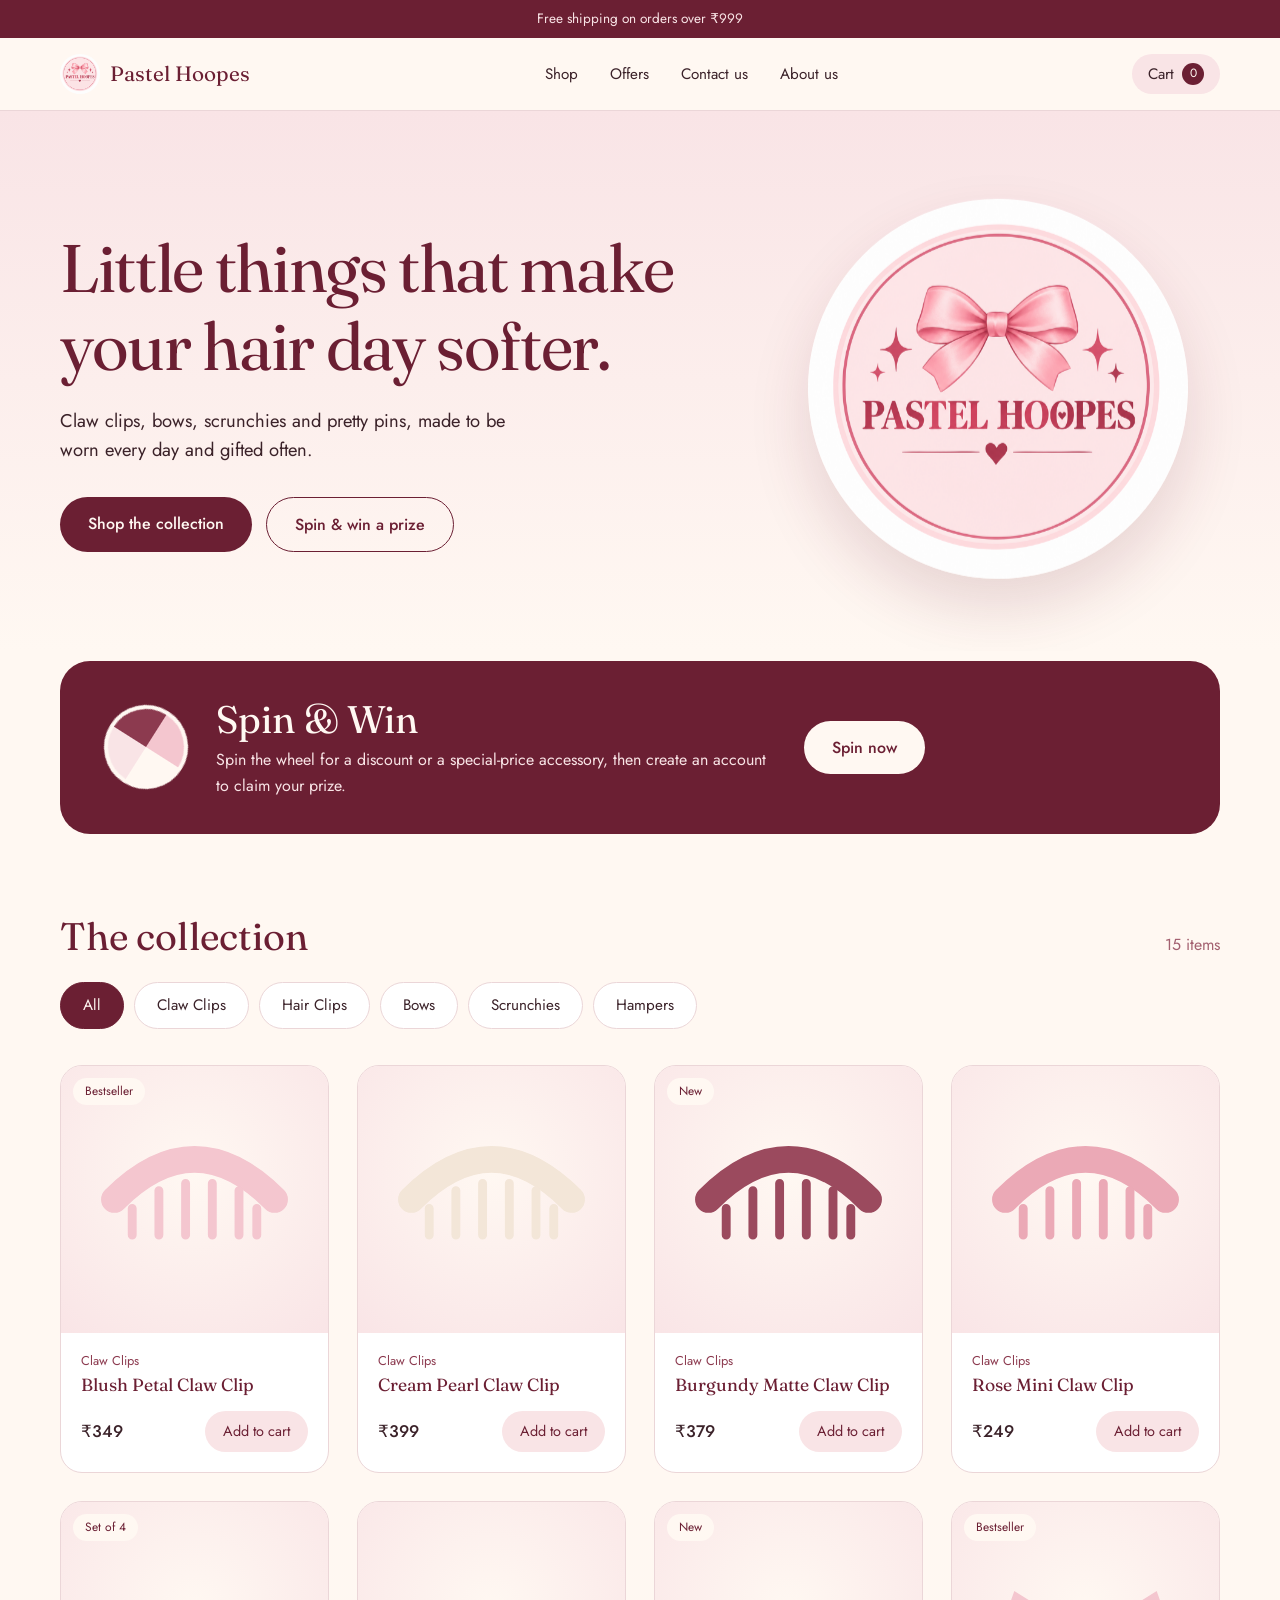
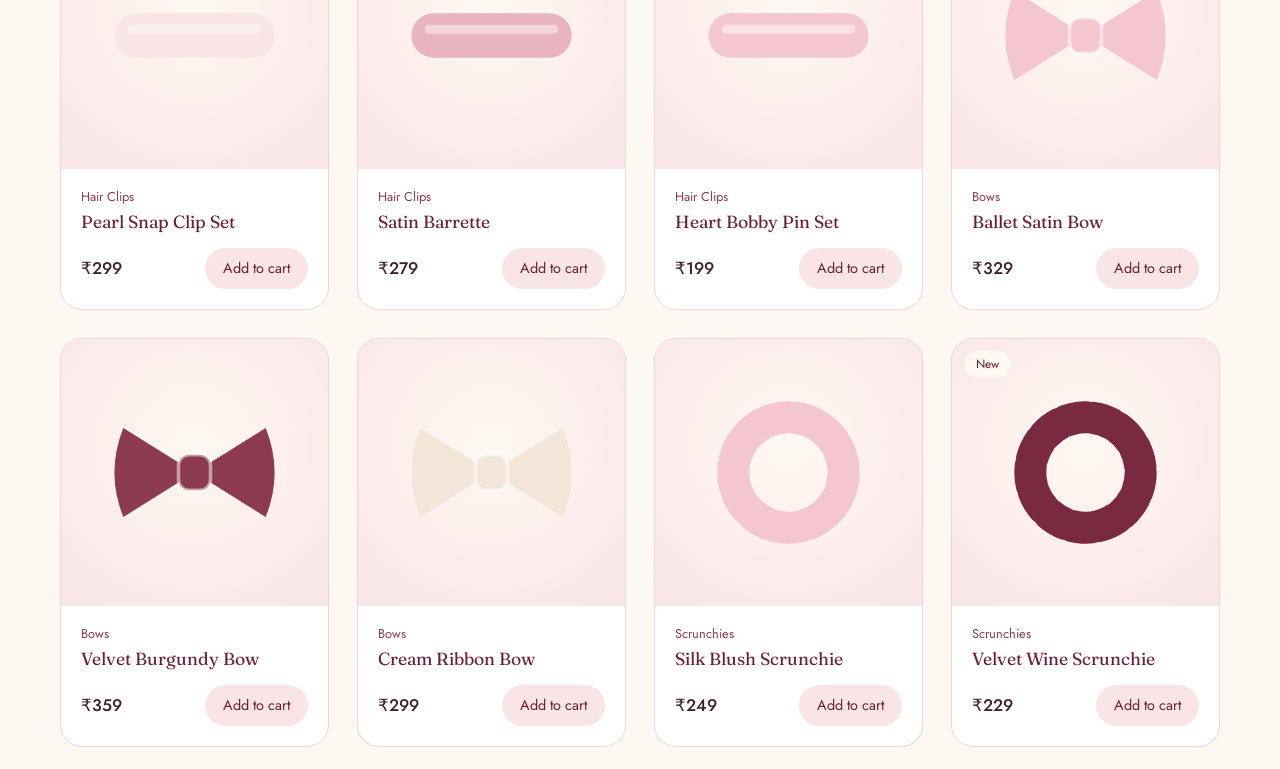
==== index.html @ f1efbc47 "Shop page created" ====
<!DOCTYPE html>
<html lang="en">
<head>
  <meta charset="UTF-8">
  <meta http-equiv="refresh" content="0; url=pages/products.html">
  <title>Pastel Hoopes</title>
</head>
<body>
  <p>Taking you to the shop… <a href="pages/products.html">Click here if nothing happens</a>.</p>
</body>
</html>
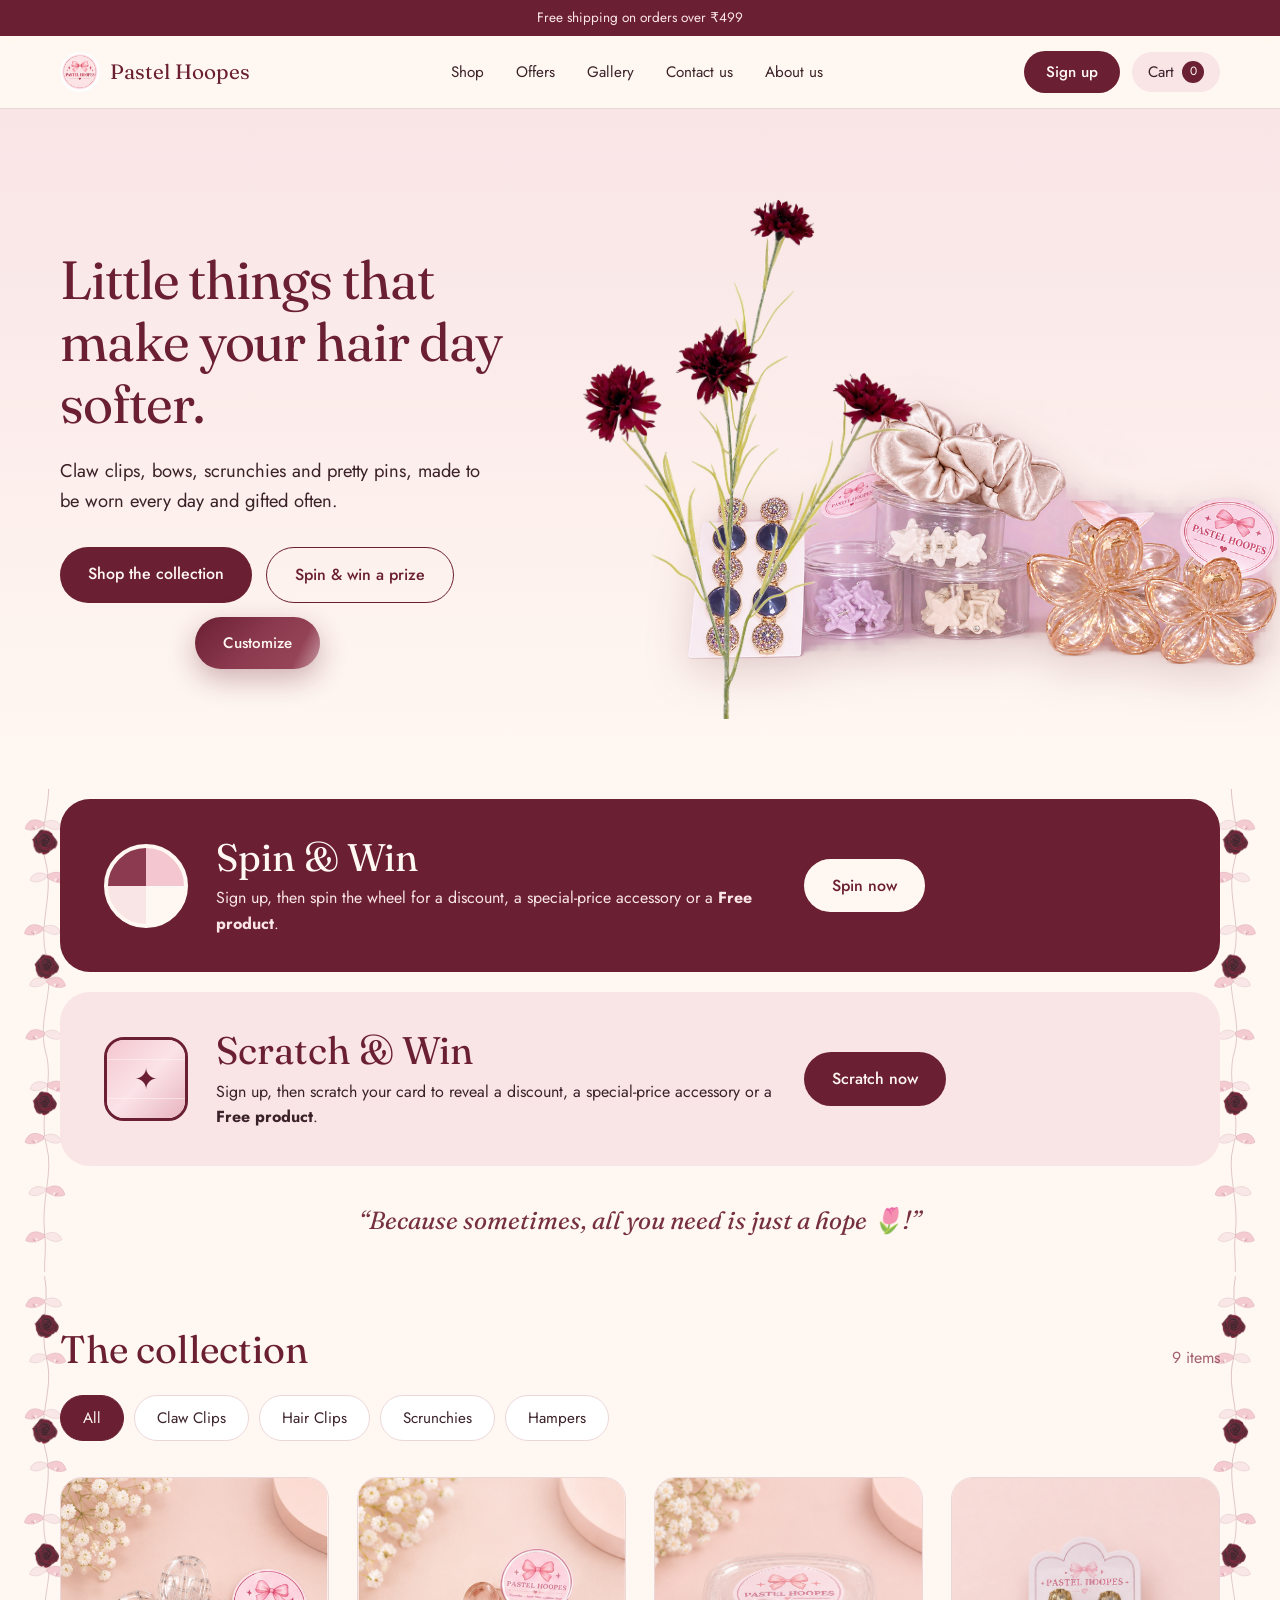
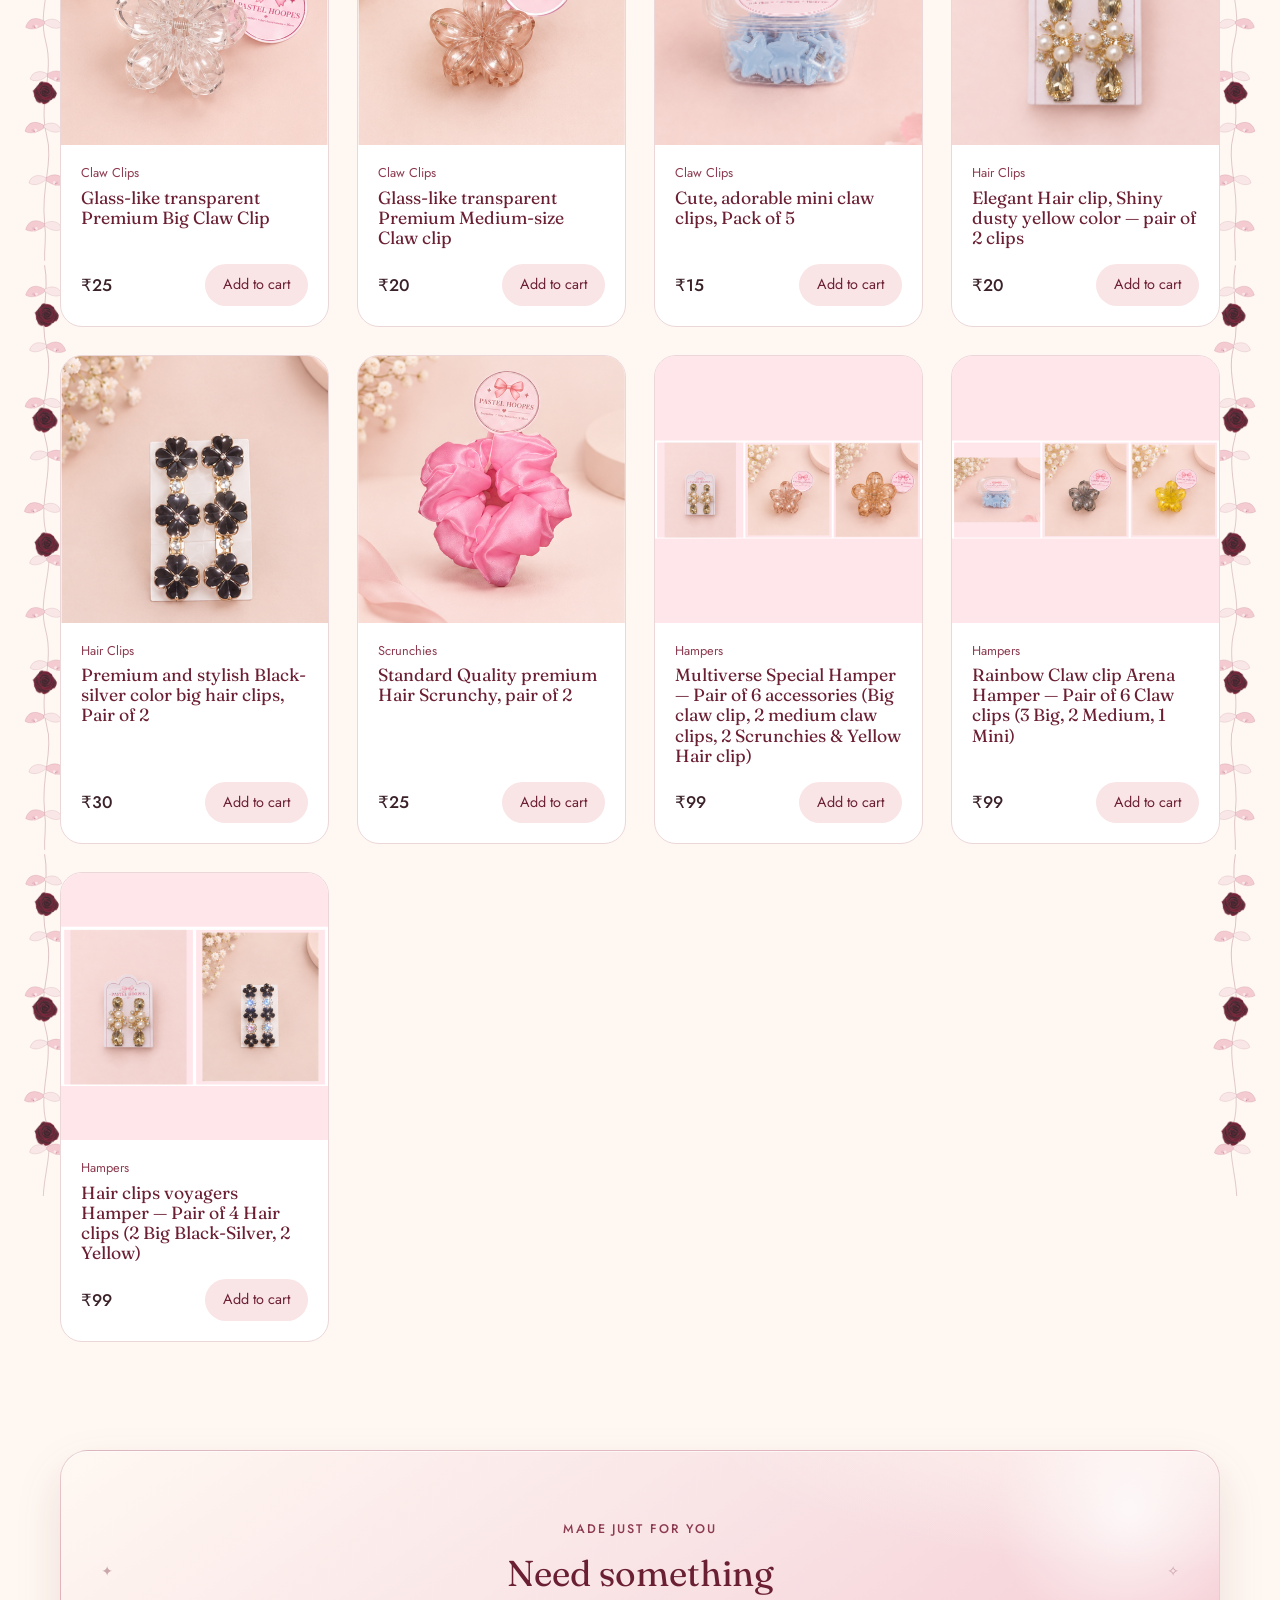
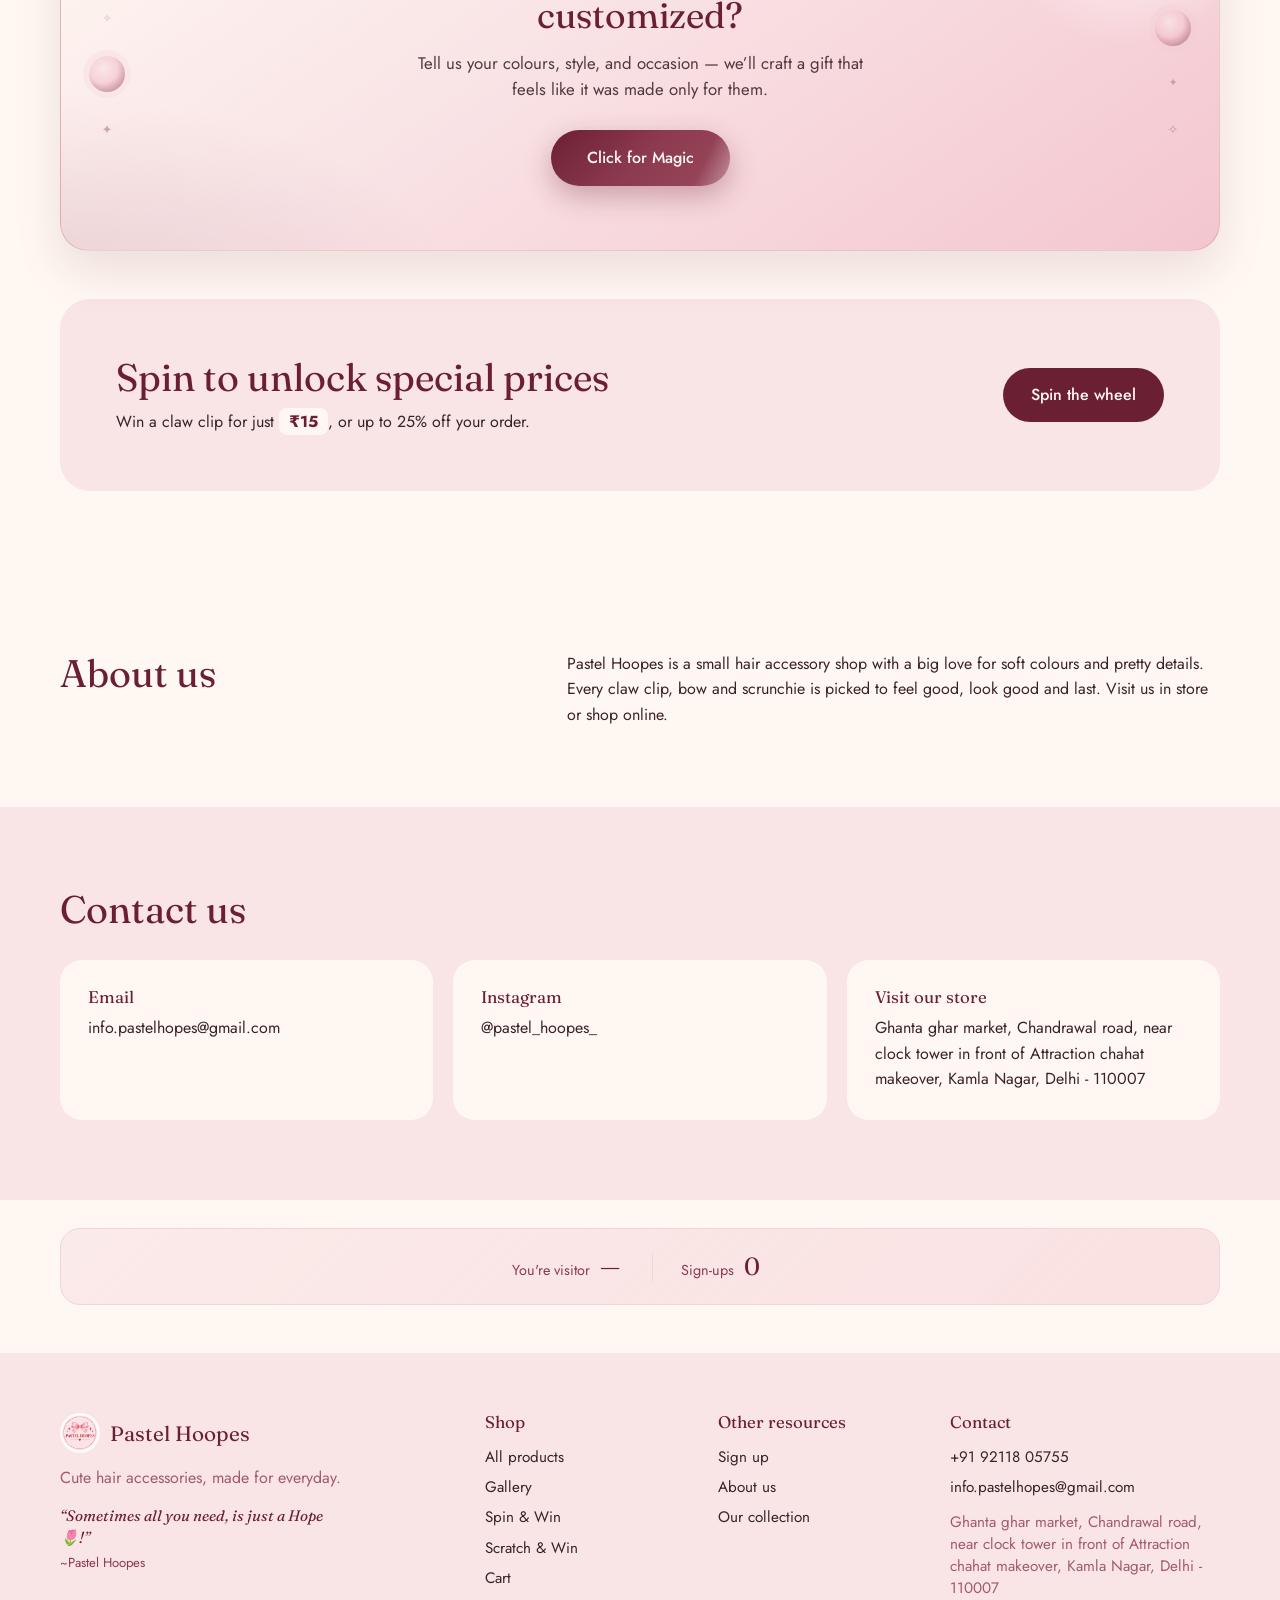
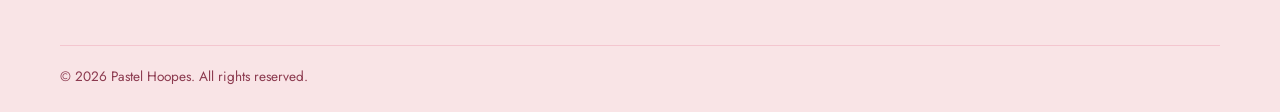
==== commit 024c3e00: "final touches" ====
--- a/index.html
+++ b/index.html
@@ -2,10 +2,328 @@
 <html lang="en">
 <head>
   <meta charset="UTF-8">
-  <meta http-equiv="refresh" content="0; url=pages/products.html">
-  <title>Pastel Hoopes</title>
+  <meta name="viewport" content="width=device-width, initial-scale=1">
+  <title>Pastel Hoopes | Cute Claw Clips, Hair Clips, Bows & Scrunchies</title>
+  <meta name="description" content="Soft, pretty hair accessories. Shop claw clips, bows, scrunchies and more.">
+  <link rel="icon" href="public/images/logo.png">
+  <link rel="preconnect" href="https://fonts.googleapis.com">
+  <link rel="preconnect" href="https://fonts.gstatic.com" crossorigin>
+  <link href="https://fonts.googleapis.com/css2?family=Fraunces:ital,opsz,wght@0,9..144,400;0,9..144,600;1,9..144,400&family=Jost:wght@400;500&display=swap" rel="stylesheet">
+  <link rel="stylesheet" href="css/style.css">
+  <link rel="stylesheet" href="css/wheel.css">
+  <link rel="stylesheet" href="css/auth.css">
+  <link rel="stylesheet" href="css/scratch.css">
+  <link rel="stylesheet" href="css/decor.css">
 </head>
 <body>
-  <p>Taking you to the shop… <a href="pages/products.html">Click here if nothing happens</a>.</p>
+
+  <div class="topbar" aria-live="polite">
+    <div class="topbar-track">
+      <span class="topbar-msg is-active">Free shipping on orders over ₹499</span>
+      <span class="topbar-msg">Buy products worth ₹399, Get 1 Free product</span>
+    </div>
+  </div>
+
+  <header class="nav">
+    <div class="container nav-inner">
+      <a href="index.html" class="brand"><img src="public/images/logo.png" alt="Pastel Hoopes logo"><span>Pastel Hoopes</span></a>
+      <nav id="menu" class="menu" aria-label="Main">
+        <a href="#shop">Shop</a>
+        <a href="#offers">Offers</a>
+        <a href="pages/gallery.html">Gallery</a>
+        <a href="#contact">Contact us</a>
+        <a href="#about">About us</a>
+      </nav>
+      <div class="nav-actions">
+        <button class="btn btn-primary nav-signup open-signup">Sign up</button>
+        <a href="pages/cart.html" class="cart-link" aria-label="Cart">Cart <span id="cart-count" class="badge">0</span></a>
+        <button id="menu-toggle" class="menu-toggle" aria-label="Open menu" aria-expanded="false">☰</button>
+      </div>
+    </div>
+  </header>
+
+  <main>
+    <!-- HERO -->
+    <section class="hero">
+      <div class="container hero-grid">
+        <div>
+          <h1>Little things that make your hair day softer.</h1>
+          <p class="lead">Claw clips, bows, scrunchies and pretty pins, made to be worn every day and gifted often.</p>
+          <div class="hero-cta">
+            <div class="hero-cta-row">
+              <a href="#shop" class="btn btn-primary">Shop the collection</a>
+              <a href="#offers" class="btn btn-ghost open-wheel">Spin &amp; win a prize</a>
+            </div>
+            <a class="btn btn-magic btn-magic-hero" href="https://wa.me/919211805755?text=I%20need%20a%20customized%20order%2C%20Let%27s%20discuss%21" target="_blank" rel="noopener">
+              <span class="btn-magic-label">Customize</span>
+              <span class="btn-magic-shine" aria-hidden="true"></span>
+            </a>
+          </div>
+        </div>
+        <div class="hero-art" aria-hidden="true">
+          <img src="public/images/logo.png" alt="">
+        </div>
+      </div>
+    </section>
+
+    <!-- SPIN & WIN BANNER -->
+    <section class="spin-banner">
+      <div class="container spin-inner">
+        <div class="wheel-icon" aria-hidden="true"></div>
+        <div class="spin-text">
+          <h2>Spin &amp; Win</h2>
+          <p>Sign up, then spin the wheel for a discount, a special-price accessory or a <strong>Free product</strong>.</p>
+        </div>
+        <a href="#offers" class="btn btn-light open-wheel">Spin now</a>
+      </div>
+    </section>
+
+    <!-- SCRATCH & WIN BANNER -->
+    <section class="spin-banner scratch-banner">
+      <div class="container spin-inner scratch-inner">
+        <div class="scratch-icon" aria-hidden="true"></div>
+        <div class="spin-text">
+          <h2>Scratch &amp; Win</h2>
+          <p>Sign up, then scratch your card to reveal a discount, a special-price accessory or a <strong>Free product</strong>.</p>
+        </div>
+        <button class="btn btn-primary open-scratch">Scratch now</button>
+      </div>
+    </section>
+
+
+    <!-- HOPE QUOTE -->
+    <section class="hope-quote" aria-label="Brand quote">
+      <div class="container">
+        <p class="hope-quote-text">“Because sometimes, all you need is just a hope 🌷!”</p>
+      </div>
+    </section>
+
+    <!-- SHOP -->
+    <section id="shop" class="section">
+      <div class="container">
+        <div class="section-head">
+          <h2>The collection</h2>
+          <p id="result-count" class="muted"></p>
+        </div>
+        <div id="filters" class="filters" role="group" aria-label="Filter by category">
+          <button class="chip active" data-category="all">All</button>
+          <button class="chip" data-category="Claw Clips">Claw Clips</button>
+          <button class="chip" data-category="Hair Clips">Hair Clips</button>
+          <button class="chip" data-category="Scrunchies">Scrunchies</button>
+          <button class="chip" data-category="Hampers">Hampers</button>
+        </div>
+        <div id="product-grid" class="grid"></div>
+      </div>
+    </section>
+
+
+    <!-- CUSTOM ORDER MAGIC -->
+    <section class="section custom-magic-wrap">
+      <div class="container">
+        <div class="custom-magic">
+          <div class="custom-magic-glow" aria-hidden="true"></div>
+          <!-- side décor (left) -->
+          <div class="magic-side magic-side-l" aria-hidden="true">
+            <span class="magic-sparkle s1">✦</span>
+            <span class="magic-sparkle s2">✧</span>
+            <span class="magic-bloom"></span>
+            <span class="magic-sparkle s3">✦</span>
+          </div>
+          <!-- side décor (right) -->
+          <div class="magic-side magic-side-r" aria-hidden="true">
+            <span class="magic-sparkle s1">✧</span>
+            <span class="magic-bloom"></span>
+            <span class="magic-sparkle s2">✦</span>
+            <span class="magic-sparkle s3">✧</span>
+          </div>
+          <div class="custom-magic-content">
+            <p class="custom-magic-eyebrow">Made just for you</p>
+            <h2 class="magic-title"><span>Need something customized?</span></h2>
+            <p class="custom-magic-lead">Tell us your colours, style, and occasion — we’ll craft a gift that feels like it was made only for them.</p>
+            <a class="btn btn-magic" href="https://wa.me/919211805755?text=I%20need%20a%20customized%20order%2C%20Let%27s%20discuss%21" target="_blank" rel="noopener">
+              <span class="btn-magic-label">Click for Magic</span>
+              <span class="btn-magic-shine" aria-hidden="true"></span>
+            </a>
+          </div>
+        </div>
+      </div>
+    </section>
+
+    <!-- OFFERS -->
+    <section id="offers" class="section offer-wrap">
+      <div class="container">
+        <div class="offer">
+          <div>
+            <h2>Spin to unlock special prices</h2>
+            <p>Win a claw clip for just <strong>₹15</strong>, or up to 25% off your order.</p>
+          </div>
+          <a href="#offers" class="btn btn-primary open-wheel">Spin the wheel</a>
+        </div>
+      </div>
+    </section>
+
+    <!-- ABOUT -->
+    <section id="about" class="section">
+      <div class="container info-grid">
+        <h2>About us</h2>
+        <p>Pastel Hoopes is a small hair accessory shop with a big love for soft colours and pretty details. Every claw clip, bow and scrunchie is picked to feel good, look good and last. Visit us in store or shop online.</p>
+      </div>
+    </section>
+
+    <!-- CONTACT -->
+    <section id="contact" class="section contact">
+      <div class="container">
+        <h2>Contact us</h2>
+        <div class="contact-cards">
+          <div><h3>Email</h3><a href="mailto:info.pastelhopes@gmail.com">info.pastelhopes@gmail.com</a></div>
+          <div><h3>Instagram</h3><a href="https://www.instagram.com/pastel_hoopes_?utm_source=ig_web_button_share_sheet&srtk=ZDNlZDc0MzIxNw==" target="_blank" rel="noopener">@pastel_hoopes_</a></div>
+          <div><h3>Visit our store</h3><p>Ghanta ghar market, Chandrawal road, near clock tower in front of Attraction chahat makeover, Kamla Nagar, Delhi - 110007</p></div>
+        </div>
+      </div>
+    </section>
+  </main>
+
+
+  <!-- Traction stats (hackathon / analytics) -->
+  <section class="site-stats" aria-label="Site traction">
+    <div class="container site-stats-inner">
+      <div class="stat-pill">
+        <span class="stat-label">You're visitor</span>
+        <strong class="stat-num" id="stat-visitors">—</strong>
+      </div>
+      <div class="stat-divider" aria-hidden="true"></div>
+      <div class="stat-pill">
+        <span class="stat-label">Sign-ups</span>
+        <strong class="stat-num" id="stat-signups">—</strong>
+      </div>
+    </div>
+  </section>
+
+  <footer class="footer">
+    <div class="container footer-grid">
+      <div>
+        <a href="index.html" class="brand"><img src="public/images/logo.png" alt=""><span>Pastel Hoopes</span></a>
+        <p class="muted">Cute hair accessories, made for everyday.</p>
+        <p class="footer-quote">“Sometimes all you need, is just a Hope 🌷!” <span class="footer-quote-attr">~Pastel Hoopes</span></p>
+      </div>
+      <div>
+        <h3>Shop</h3>
+        <a href="#shop">All products</a>
+        <a href="pages/gallery.html">Gallery</a>
+        <a href="#offers" class="open-wheel">Spin &amp; Win</a>
+        <a href="#" class="open-scratch">Scratch &amp; Win</a>
+        <a href="pages/cart.html">Cart</a>
+      </div>
+      <div>
+        <h3>Other resources</h3>
+        <a href="#" class="open-signup">Sign up</a>
+        <a href="#about">About us</a>
+        <a href="#shop">Our collection</a>
+      </div>
+      <div class="footer-contact">
+        <h3>Contact</h3>
+        <p><a href="tel:+919211805755">+91 92118 05755</a></p>
+        <p><a href="mailto:info.pastelhopes@gmail.com">info.pastelhopes@gmail.com</a></p>
+        <p class="muted footer-address">Ghanta ghar market, Chandrawal road, near clock tower in front of Attraction chahat makeover, Kamla Nagar, Delhi - 110007</p>
+      </div>
+    </div>
+    <div class="container copyright">© <span id="year"></span> Pastel Hoopes. All rights reserved.</div>
+  </footer>
+
+  <div id="signup-modal" class="wheel-modal" hidden role="dialog" aria-modal="true" aria-labelledby="signup-title">
+    <div class="wheel-box signup-box">
+      <button id="signup-close" class="wheel-close" aria-label="Close sign-up">×</button>
+      <h2 id="signup-title">Sign up to spin</h2>
+      <p class="muted">Add your details to unlock your spin. We'll send your prize on WhatsApp.</p>
+      <form id="signup-form" class="signup-form" novalidate>
+        <div class="field">
+          <label for="signup-name">Name</label>
+          <input id="signup-name" name="name" type="text" autocomplete="name" placeholder="Your name" maxlength="60" required>
+          <span class="field-error" id="signup-name-error"></span>
+        </div>
+        <div class="field">
+          <label for="signup-phone">WhatsApp number</label>
+          <input id="signup-phone" name="whatsapp" type="tel" inputmode="tel" autocomplete="tel" placeholder="98765 43210" maxlength="20" required>
+          <span class="field-error" id="signup-phone-error"></span>
+        </div>
+        <button id="signup-submit" type="submit" class="btn btn-primary">Sign Up &amp; Spin</button>
+        <p id="signup-status" class="signup-status" role="alert"></p>
+        <p class="small muted">We'll message you on WhatsApp about your prize and offers.</p>
+      </form>
+      <button id="signup-later" class="link-btn">Maybe later, let me browse</button>
+    </div>
+  </div>
+
+  <div id="wheel-modal" class="wheel-modal" hidden role="dialog" aria-modal="true" aria-labelledby="wheel-title">
+    <div class="wheel-box">
+      <button id="wheel-close" class="wheel-close" aria-label="Close">×</button>
+      <div id="wheel-play">
+        <h2 id="wheel-title">Spin &amp; Win</h2>
+        <p id="wheel-lock" class="wheel-lock"></p>
+        <div class="wheel-stage"><div class="wheel-pointer"></div><canvas id="wheel-canvas" width="460" height="460"></canvas></div>
+        <button id="spin-btn" class="btn btn-primary">Spin the wheel</button>
+      </div>
+      <div id="wheel-result" hidden>
+        <h2 id="result-title">You won!</h2>
+        <p id="result-text"></p>
+        <div id="result-code" class="result-code"></div>
+        <p class="muted small">Show this code at our store or use it at checkout.</p>
+        <div class="result-actions">
+          <button id="keep-shopping" class="btn btn-primary">Keep shopping</button>
+        </div>
+      </div>
+    </div>
+  </div>
+
+  <!-- SCRATCH CARD POPUP -->
+  <div id="scratch-modal" class="wheel-modal" hidden role="dialog" aria-modal="true" aria-labelledby="scratch-title">
+    <div class="wheel-box">
+      <button id="scratch-close" class="wheel-close" aria-label="Close">×</button>
+      <div id="scratch-play">
+        <h2 id="scratch-title">Scratch &amp; Win</h2>
+        <p id="scratch-lock" class="wheel-lock"></p>
+        <div class="scratch-card">
+          <div id="scratch-prize" class="scratch-prize">?</div>
+          <canvas id="scratch-canvas" width="600" height="360" aria-label="Scratch card cover"></canvas>
+        </div>
+        <button id="scratch-signup-btn" class="btn btn-primary">Sign up to scratch</button>
+      </div>
+      <div id="scratch-result" hidden>
+        <h2 id="scratch-result-title">You won!</h2>
+        <p id="scratch-result-text"></p>
+        <div id="scratch-result-code" class="result-code"></div>
+        <p id="scratch-result-note" class="muted small">Show this code at our store or use it at checkout.</p>
+        <div class="result-actions"><button id="scratch-keep" class="btn btn-primary">Keep shopping</button></div>
+      </div>
+    </div>
+  </div>
+
+  <div id="toast" class="toast" role="status" aria-live="polite"></div>
+
+  <script src="js/cart.js"></script>
+  <script src="js/stats.js"></script>
+  <script src="js/products.js"></script>
+  <script src="js/wheel.js"></script>
+  <script src="js/leads.js"></script>
+  <script src="js/signup.js"></script>
+  <script src="js/scratch.js"></script>
+
+  <script>
+  (function () {
+    var msgs = Array.prototype.slice.call(document.querySelectorAll(".topbar-msg"));
+    if (msgs.length < 2) return;
+    var i = 0;
+    setInterval(function () {
+      var cur = msgs[i];
+      var next = msgs[(i + 1) % msgs.length];
+      cur.classList.remove("is-active");
+      cur.classList.add("is-leaving");
+      next.classList.remove("is-leaving");
+      next.classList.add("is-active");
+      setTimeout(function () { cur.classList.remove("is-leaving"); }, 400);
+      i = (i + 1) % msgs.length;
+    }, 3500);
+  })();
+  </script>
 </body>
 </html>
--- a/css/style.css
+++ b/css/style.css
@@ -0,0 +1,771 @@
+/* ========== Pastel Hoopes: main styles ========== */
+:root {
+  --blush: #F9E4E6;
+  --pastel: #F4C6CF;
+  --cream: #FFF8F2;
+  --burgundy: #6B1F33;
+  --burgundy-soft: #8C3A4F;
+  --text: #3B2229;
+  --line: #EBD6D8;
+  --radius: 22px;
+  --serif: "Fraunces", Georgia, serif;
+  --sans: "Jost", system-ui, sans-serif;
+}
+* { box-sizing: border-box; margin: 0; padding: 0; }
+html { scroll-behavior: smooth; scroll-padding-top: 80px; }
+body { font-family: var(--sans); background: var(--cream); color: var(--text); line-height: 1.6; -webkit-font-smoothing: antialiased; }
+/* Custom text selection */
+::selection {
+  background: var(--burgundy);
+  color: var(--cream);
+}
+::-moz-selection {
+  background: var(--burgundy);
+  color: var(--cream);
+}
+
+img { max-width: 100%; display: block; }
+a { color: inherit; text-decoration: none; }
+button { font: inherit; cursor: pointer; border: 0; background: none; color: inherit; }
+:focus-visible { outline: 2px solid var(--burgundy); outline-offset: 3px; }
+.container { width: min(1160px, 92%); margin-inline: auto; }
+.section { padding: 80px 0; }
+.muted { color: var(--burgundy-soft); opacity: .8; }
+h1, h2, h3 { font-family: var(--serif); color: var(--burgundy); font-weight: 400; line-height: 1.15; }
+h1 { font-size: clamp(2.4rem, 5.5vw, 4.2rem); letter-spacing: -.02em; }
+h2 { font-size: clamp(1.7rem, 3.2vw, 2.4rem); }
+
+/* Buttons */
+.btn { display: inline-block; padding: 14px 28px; border-radius: 999px; font-weight: 500; transition: transform .2s, background .2s, color .2s; }
+.btn:hover { transform: translateY(-2px); }
+.btn-primary { background: var(--burgundy); color: var(--cream); }
+.btn-primary:hover { background: var(--burgundy-soft); }
+.btn-ghost { border: 1.5px solid var(--burgundy); color: var(--burgundy); }
+.btn-ghost:hover { background: var(--burgundy); color: var(--cream); }
+.btn-light { background: var(--cream); color: var(--burgundy); }
+
+/* Top bar + nav */
+.topbar {
+  background: var(--burgundy); color: var(--blush); text-align: center;
+  font-size: .85rem; padding: 0; height: 36px; overflow: hidden; position: relative;
+}
+.topbar-track { position: relative; height: 100%; }
+.topbar-msg {
+  position: absolute; inset: 0; display: flex; align-items: center; justify-content: center;
+  padding: 0 12px; white-space: nowrap;
+  transform: translateX(110%); opacity: 0; pointer-events: none;
+  transition: transform .32s cubic-bezier(.25,.8,.25,1), opacity .28s ease;
+}
+.topbar-msg.is-active {
+  transform: translateX(0); opacity: 1; pointer-events: auto;
+}
+.topbar-msg.is-leaving {
+  transform: translateX(-110%); opacity: 0;
+}
+.nav { position: sticky; top: 0; z-index: 300; background: rgba(255,248,242,.95); backdrop-filter: blur(10px); border-bottom: 1px solid var(--line); isolation: isolate; }
+.nav-inner { display: flex; align-items: center; justify-content: space-between; height: 72px; gap: 20px; position: relative; }
+.brand { display: flex; align-items: center; gap: 10px; font-family: var(--serif); font-size: 1.3rem; color: var(--burgundy); }
+.brand img { width: 40px; height: 40px; border-radius: 50%; }
+.menu { display: flex; gap: 32px; }
+.menu a { position: relative; font-size: .95rem; }
+.menu a::after { content: ""; position: absolute; left: 0; bottom: -4px; width: 0; height: 1.5px; background: var(--burgundy); transition: width .25s; }
+.menu a:hover::after { width: 100%; }
+.nav-actions { display: flex; align-items: center; gap: 12px; }
+.cart-link { display: flex; align-items: center; gap: 8px; padding: 8px 16px; border-radius: 999px; background: var(--blush); font-size: .95rem; }
+.badge { background: var(--burgundy); color: var(--cream); font-size: .75rem; min-width: 22px; height: 22px; border-radius: 999px; display: grid; place-items: center; }
+.menu-toggle { display: none; font-size: 1.5rem; color: var(--burgundy); }
+
+/* Hero */
+.hero { background: linear-gradient(180deg, var(--blush), var(--cream)); padding: 90px 0 70px; overflow: hidden; }
+.hero-grid { display: grid; grid-template-columns: 1.2fr .8fr; gap: 50px; align-items: center; }
+.lead { font-size: 1.15rem; max-width: 480px; margin: 22px 0 32px; }
+.hero-cta {
+  display: flex;
+  flex-direction: column;
+  align-items: center; /* centers Customize under the row */
+  gap: 14px;
+  width: fit-content;
+  max-width: 100%;
+}
+.hero-cta-row { display: flex; flex-wrap: wrap; gap: 14px; justify-content: center; }
+.hero-cta .btn-magic-hero { /* sits centered below the two buttons */ }
+.hero-art img { width: min(380px, 100%); margin-inline: auto; border-radius: 50%; box-shadow: 0 30px 60px rgba(107,31,51,.15); animation: float 6s ease-in-out infinite; }
+@keyframes float { 50% { transform: translateY(-12px); } }
+
+/* Spin banner */
+.spin-banner { padding: 10px 0 0; }
+.spin-inner { display: flex; align-items: center; gap: 28px; background: var(--burgundy); color: var(--cream); border-radius: 30px; padding: 36px 44px; }
+.spin-inner h2 { color: var(--cream); margin-bottom: 6px; }
+.spin-text { flex: 1; max-width: 560px; }
+.spin-text p { color: var(--blush); }
+.wheel-icon { width: 84px; height: 84px; flex-shrink: 0; border-radius: 50%; border: 4px solid var(--cream);
+  background: conic-gradient(var(--pastel) 0 25%, var(--cream) 0 50%, var(--blush) 0 75%, var(--burgundy-soft) 0); animation: spin 10s linear infinite; }
+@keyframes spin { to { transform: rotate(360deg); } }
+
+/* Filters + grid */
+.section-head { display: flex; justify-content: space-between; align-items: baseline; flex-wrap: wrap; gap: 8px; margin-bottom: 24px; }
+.filters { display: flex; flex-wrap: wrap; gap: 10px; margin-bottom: 36px; }
+.chip { padding: 10px 22px; border-radius: 999px; border: 1.5px solid var(--line); background: #fff; font-size: .95rem; transition: all .2s; }
+.chip:hover { border-color: var(--burgundy); }
+.chip.active { background: var(--burgundy); border-color: var(--burgundy); color: var(--cream); }
+.grid { display: grid; grid-template-columns: repeat(4, 1fr); gap: 28px; }
+.card { background: #fff; border-radius: var(--radius); overflow: hidden; border: 1px solid var(--line); display: flex; flex-direction: column; transition: transform .3s, box-shadow .3s; }
+.card:hover { transform: translateY(-4px); box-shadow: 0 18px 40px rgba(107,31,51,.1); }
+.card-img { aspect-ratio: 1; background: var(--blush); overflow: hidden; position: relative; }
+.card-img .slides-wrap { position: absolute; inset: 0; }
+.card-img .slide {
+  position: absolute; inset: 0;
+  width: 100%; height: 100%;
+  object-fit: cover;
+  opacity: 0;
+  transform: translateX(0);
+  transition: opacity .45s ease, transform .45s ease;
+  pointer-events: none;
+}
+.card-img .slide.active {
+  opacity: 1;
+  z-index: 1;
+  pointer-events: auto;
+}
+.card-img .slide.from-right { animation: slideInFromRight .45s ease forwards; }
+.card-img .slide.from-left  { animation: slideInFromLeft  .45s ease forwards; }
+.card-img .slide.to-left    { animation: slideOutToLeft   .45s ease forwards; }
+.card-img .slide.to-right   { animation: slideOutToRight  .45s ease forwards; }
+
+@keyframes slideInFromRight {
+  from { opacity: 0; transform: translateX(30%); }
+  to   { opacity: 1; transform: translateX(0); }
+}
+@keyframes slideInFromLeft {
+  from { opacity: 0; transform: translateX(-30%); }
+  to   { opacity: 1; transform: translateX(0); }
+}
+@keyframes slideOutToLeft {
+  from { opacity: 1; transform: translateX(0); }
+  to   { opacity: 0; transform: translateX(-30%); }
+}
+@keyframes slideOutToRight {
+  from { opacity: 1; transform: translateX(0); }
+  to   { opacity: 0; transform: translateX(30%); }
+}
+
+/* Arrows – always visible on touch devices, fade in on hover for desktop */
+.card-img .img-arrow {
+  position: absolute; top: 50%; transform: translateY(-50%);
+  z-index: 5; width: 32px; height: 32px;
+  border-radius: 50%; border: none;
+  background: rgba(255,255,255,.85);
+  color: var(--burgundy);
+  font-size: 1.4rem; line-height: 1;
+  display: flex; align-items: center; justify-content: center;
+  cursor: pointer;
+  opacity: 0; transition: opacity .25s, background .2s;
+  box-shadow: 0 2px 8px rgba(0,0,0,.12);
+}
+.card-img .img-prev { left: 8px; }
+.card-img .img-next { right: 8px; }
+.card-img:hover .img-arrow { opacity: 1; }
+.card-img .img-arrow:hover { background: #fff; }
+
+/* Dots */
+.card-img .img-dots {
+  position: absolute; bottom: 10px; left: 50%; transform: translateX(-50%);
+  z-index: 5; display: flex; gap: 5px;
+  opacity: 0; transition: opacity .25s;
+}
+.card-img:hover .img-dots { opacity: 1; }
+.card-img .dot {
+  width: 6px; height: 6px; border-radius: 50%;
+  background: rgba(255,255,255,.55);
+  cursor: pointer; transition: background .2s, transform .2s;
+}
+.card-img .dot.active { background: #fff; transform: scale(1.25); }
+
+/* Mobile / tablet: always show arrows & dots */
+@media (max-width: 900px) {
+  .card-img .img-arrow,
+  .card-img .img-dots { opacity: 1; }
+}
+
+.tag { position: absolute; top: 12px; left: 12px; background: var(--cream); color: var(--burgundy); font-size: .75rem; padding: 4px 12px; border-radius: 999px; }
+.card-body { padding: 18px 20px 20px; display: flex; flex-direction: column; gap: 4px; flex: 1; }
+.card-cat { font-size: .8rem; color: var(--burgundy-soft); }
+.card-name { font-family: var(--serif); font-size: 1.1rem; color: var(--burgundy); }
+.card-foot { display: flex; align-items: center; justify-content: space-between; margin-top: auto; padding-top: 12px; }
+.price { font-weight: 500; font-size: 1.05rem; }
+.add-btn { padding: 9px 18px; border-radius: 999px; background: var(--blush); color: var(--burgundy); font-size: .9rem; transition: all .2s; }
+.add-btn:hover { background: var(--burgundy); color: var(--cream); }
+.add-btn.added { background: var(--burgundy); color: var(--cream); }
+
+/* Offer */
+.offer-wrap { padding-top: 20px; }
+.offer { background: var(--blush); border-radius: 30px; padding: 56px; display: flex; align-items: center; justify-content: space-between; gap: 30px; flex-wrap: wrap; }
+.offer p { margin-top: 10px; max-width: 520px; }
+.offer strong { background: var(--cream); padding: 2px 10px; border-radius: 8px; color: var(--burgundy); }
+
+/* Footer */
+.footer { background: var(--blush); padding: 60px 0 24px; margin-top: 40px; }
+.footer-grid { display: grid; grid-template-columns: 2fr 1fr 1fr 1.4fr; gap: 40px; }
+.footer-contact p { margin-bottom: 6px; font-size: .95rem; }
+.footer-address { font-size: .88rem; line-height: 1.45; }
+.footer-grid h3 { font-size: 1.05rem; margin-bottom: 12px; }
+.footer-grid a:not(.brand) { display: block; margin-bottom: 6px; font-size: .95rem; }
+.footer-grid a:not(.brand):hover { color: var(--burgundy); text-decoration: underline; }
+.footer .muted { margin-top: 12px; }
+.copyright { margin-top: 40px; padding-top: 20px; border-top: 1px solid var(--pastel); font-size: .85rem; color: var(--burgundy-soft); }
+
+/* Toast */
+.toast { position: fixed; bottom: 24px; left: 50%; transform: translate(-50%, 30px); background: var(--burgundy); color: var(--cream); padding: 12px 24px; border-radius: 999px; opacity: 0; pointer-events: none; transition: all .3s; z-index: 100; }
+.toast.show { opacity: 1; transform: translate(-50%, 0); }
+
+/* Responsive */
+@media (max-width: 960px) { .grid { grid-template-columns: repeat(3, 1fr); } }
+@media (max-width: 720px) {
+  .grid { grid-template-columns: repeat(2, 1fr); gap: 16px; }
+  .hero { padding: 56px 0 40px; }
+  .hero-grid { grid-template-columns: 1fr; }
+  .hero-art { order: -1; }
+  .hero-art img { width: 160px; }
+  .menu {
+    display: none;
+    position: absolute;
+    top: 100%;
+    left: 0; right: 0;
+    z-index: 400;
+    flex-direction: column;
+    gap: 0;
+    background: var(--cream);
+    border-bottom: 1px solid var(--line);
+    padding: 8px 4%;
+    box-shadow: 0 12px 28px rgba(107,31,51,.12);
+  }
+  .menu.open { display: flex; }
+  .menu a { padding: 14px 0; }
+  .menu-toggle { display: block; position: relative; z-index: 401; }
+
+  .hero-cta { gap: 12px; width: 100%; align-items: center; }
+  .hero-cta-row { width: 100%; justify-content: center; gap: 10px; }
+  .hero-cta .btn { padding: 11px 18px; font-size: .88rem; }
+  .hero-cta .btn-magic-hero { padding: 11px 22px; font-size: .88rem; }
+
+  .spin-inner { flex-direction: column; text-align: center; padding: 32px 24px; }
+  .offer { padding: 36px 26px; }
+  .footer-grid { grid-template-columns: 1fr 1fr; }
+  .footer-grid > div:first-child { grid-column: 1 / -1; }
+  .card-foot { flex-direction: column; align-items: stretch; gap: 10px; }
+  .section { padding: 56px 0; }
+}
+@media (prefers-reduced-motion: reduce) { * { animation: none !important; transition: none !important; } html { scroll-behavior: auto; } }
+
+/* About + Contact */
+.info-grid { display: grid; grid-template-columns: 1fr 1.4fr; gap: 40px; align-items: start; }
+.contact { background: var(--blush); }
+.contact-cards { display: grid; grid-template-columns: repeat(3, 1fr); gap: 20px; margin-top: 28px; }
+.contact-cards > div { background: var(--cream); border-radius: var(--radius); padding: 28px; }
+.contact-cards h3 { font-size: 1.05rem; margin-bottom: 8px; }
+.contact-cards a:hover { text-decoration: underline; color: var(--burgundy); }
+@media (max-width: 720px) { .info-grid, .contact-cards { grid-template-columns: 1fr; } }
+
+/* Nav sign-up button */
+.nav-signup { padding: 9px 22px; border: 0; font-size: .95rem; }
+@media (max-width: 520px) { .brand span { display: none; } .nav-signup { padding: 8px 16px; } .nav-actions { gap: 8px; } }
+
+/* ===== Hero artwork: flowers (left) + hair products (right) ===== */
+.hero .hero-art { position: relative; width: 100%; aspect-ratio: 666 / 520; }
+.hero .hero-art img { display: none; }   /* logo removed from the hero (it's still in the navbar and footer) */
+.hero .hero-art::before { content: ""; position: absolute; z-index: 2; left: 4%; right: auto; top: auto; bottom: 0; height: 100%; aspect-ratio: 705 / 1100; /* flowers */
+  background: url("../public/images/burgundy-flowers.png") center bottom / contain no-repeat;
+  transform-origin: 50% 100%; animation: sway 8s ease-in-out infinite; }
+.hero .hero-art::after { content: ""; position: absolute; z-index: 0; right: 0; left: 20%; bottom: 10%; width: 90%; aspect-ratio: 900 / 401; /* products */
+  background: url("../public/images/hair-products.png") center / contain no-repeat; filter: drop-shadow(0 14px 22px rgba(107,31,51,.18)); }
+@keyframes sway { 50% { transform: rotate(2.5deg); } }
+
+@media (min-width: 961px) {
+  .hero-grid { grid-template-columns: 1fr 1.5fr; }
+  .hero h1 { font-size: clamp(2.3rem, 4.2vw, 3.7rem); }
+}
+@media (max-width: 960px) {
+  .hero-grid { grid-template-columns: 1fr; }
+  .hero .hero-art { order: -1; max-width: 560px; margin-inline: auto; }
+}
+
+
+/* Qty stepper on product cards */
+.qty-stepper {
+  display: inline-flex; align-items: center; gap: 0;
+  border: 1.5px solid var(--burgundy); border-radius: 999px; overflow: hidden;
+  background: var(--cream);
+}
+.qty-btn {
+  width: 34px; height: 34px; display: grid; place-items: center;
+  font-size: 1.15rem; line-height: 1; color: var(--burgundy); font-weight: 500;
+  transition: background .15s, color .15s;
+}
+.qty-btn:hover { background: var(--burgundy); color: var(--cream); }
+.qty-val {
+  min-width: 28px; text-align: center; font-weight: 500; font-size: .95rem;
+  color: var(--burgundy); padding: 0 2px;
+}
+
+/* ========== Cart page ========== */
+.cart-page h1 { margin-bottom: 8px; }
+.cart-empty { text-align: center; padding: 48px 16px 24px; }
+.cart-empty .btn { margin-top: 20px; }
+
+.cart-layout {
+  display: grid;
+  grid-template-columns: 1.4fr 1fr;
+  gap: 40px;
+  align-items: start;
+  margin-top: 28px;
+}
+
+.cart-items { display: flex; flex-direction: column; gap: 16px; }
+
+.cart-item {
+  display: grid;
+  grid-template-columns: 96px 1fr;
+  gap: 16px;
+  padding: 16px;
+  background: #fff;
+  border: 1px solid var(--line);
+  border-radius: var(--radius);
+}
+.cart-item-img {
+  width: 96px; height: 96px; border-radius: 16px; overflow: hidden;
+  background: var(--blush);
+}
+.cart-item-img img { width: 100%; height: 100%; object-fit: cover; }
+.cart-item-name {
+  font-family: var(--serif); font-size: 1.05rem; font-weight: 400;
+  color: var(--burgundy); line-height: 1.3; margin-bottom: 4px;
+}
+.cart-item-unit { font-size: .9rem; color: var(--burgundy-soft); margin-bottom: 10px; }
+.cart-item-row {
+  display: flex; align-items: center; gap: 14px; flex-wrap: wrap;
+}
+.cart-item-line { font-weight: 500; color: var(--text); margin-left: auto; }
+.cart-remove {
+  font-size: .85rem; color: var(--burgundy-soft); text-decoration: underline;
+  padding: 4px 0;
+}
+.cart-remove:hover { color: var(--burgundy); }
+
+.cart-summary {
+  background: #fff;
+  border: 1px solid var(--line);
+  border-radius: var(--radius);
+  padding: 28px 24px;
+  position: sticky; top: 96px;
+}
+.cart-summary h2 {
+  font-size: 1.35rem; margin-bottom: 20px;
+}
+.summary-row {
+  display: flex; justify-content: space-between; align-items: baseline;
+  gap: 12px; margin-bottom: 12px; font-size: .98rem;
+}
+.summary-row em { font-style: normal; font-size: .85rem; color: var(--burgundy-soft); }
+.summary-discount strong { color: var(--burgundy-soft); }
+.summary-total {
+  margin-top: 8px; padding-top: 14px;
+  border-top: 1px solid var(--line);
+  font-size: 1.1rem;
+}
+.summary-total strong { color: var(--burgundy); font-size: 1.25rem; }
+
+.fulfillment {
+  border: 0; margin: 22px 0 18px; padding: 0;
+}
+.fulfillment legend {
+  font-family: var(--serif); color: var(--burgundy);
+  font-size: 1.05rem; margin-bottom: 12px;
+}
+.fulfill-option {
+  display: flex; gap: 12px; align-items: flex-start;
+  padding: 12px 14px; margin-bottom: 8px;
+  border: 1.5px solid var(--line); border-radius: 14px;
+  cursor: pointer; transition: border-color .15s, background .15s;
+}
+.fulfill-option:has(input:checked) {
+  border-color: var(--burgundy); background: var(--blush);
+}
+.fulfill-option input { margin-top: 4px; accent-color: var(--burgundy); }
+.fulfill-option strong { display: block; color: var(--burgundy); font-weight: 500; }
+.fulfill-option small { display: block; color: var(--burgundy-soft); font-size: .85rem; margin-top: 2px; }
+
+.btn-wa {
+  width: 100%; text-align: center; margin-top: 4px;
+  background: #25D366; color: #fff;
+}
+.btn-wa:hover { background: #1ebe57; color: #fff; }
+.cart-note { margin-top: 12px; line-height: 1.45; }
+.small { font-size: .85rem; }
+
+@media (max-width: 860px) {
+  .cart-layout { grid-template-columns: 1fr; }
+  .cart-summary { position: static; }
+}
+@media (max-width: 520px) {
+  .cart-item { grid-template-columns: 72px 1fr; gap: 12px; padding: 12px; }
+  .cart-item-img { width: 72px; height: 72px; }
+  .cart-item-line { margin-left: 0; width: 100%; }
+}
+
+
+.footer-quote {
+  margin-top: 14px;
+  font-family: var(--serif);
+  font-style: italic;
+  font-size: .95rem;
+  color: var(--burgundy);
+  line-height: 1.45;
+  max-width: 280px;
+}
+.footer-quote-attr {
+  display: block;
+  margin-top: 4px;
+  font-style: normal;
+  font-family: var(--sans);
+  font-size: .82rem;
+  color: var(--burgundy-soft);
+}
+
+/* Hope quote between banners and collection */
+.hope-quote {
+  padding: 36px 0 8px;
+  text-align: center;
+}
+.hope-quote-text {
+  font-family: var(--serif);
+  font-style: italic;
+  font-size: clamp(1.15rem, 2.4vw, 1.55rem);
+  color: var(--burgundy);
+  line-height: 1.5;
+  max-width: 34em;
+  margin-inline: auto;
+  opacity: .92;
+}
+
+/* Custom order “magic” card */
+.custom-magic-wrap { padding-top: 28px; padding-bottom: 28px; }
+.custom-magic {
+  position: relative;
+  overflow: hidden;
+  border-radius: 28px;
+  padding: clamp(40px, 6vw, 64px) clamp(28px, 8vw, 72px);
+  background:
+    radial-gradient(ellipse 90% 80% at 100% -10%, rgba(255,248,242,.95), transparent 50%),
+    radial-gradient(ellipse 70% 90% at -5% 110%, rgba(140,58,79,.14), transparent 55%),
+    linear-gradient(145deg, #FFF8F2 0%, #F9E4E6 42%, #F4C6CF 100%);
+  border: 1px solid rgba(140,58,79,.2);
+  box-shadow:
+    0 20px 48px rgba(107,31,51,.12),
+    inset 0 1px 0 rgba(255,255,255,.7);
+  text-align: center;
+}
+.custom-magic-glow {
+  position: absolute;
+  width: 280px; height: 280px;
+  right: -50px; top: -80px;
+  border-radius: 50%;
+  background: radial-gradient(circle, rgba(255,255,255,.75), transparent 68%);
+  pointer-events: none;
+  animation: magic-glow-pulse 5s ease-in-out infinite;
+}
+@keyframes magic-glow-pulse {
+  0%, 100% { opacity: .7; transform: scale(1); }
+  50% { opacity: 1; transform: scale(1.08); }
+}
+
+/* Side sparkle / bloom décor */
+.magic-side {
+  position: absolute;
+  top: 0; bottom: 0;
+  width: 72px;
+  pointer-events: none;
+  display: flex;
+  flex-direction: column;
+  align-items: center;
+  justify-content: center;
+  gap: 28px;
+}
+.magic-side-l { left: 10px; }
+.magic-side-r { right: 10px; }
+.magic-sparkle {
+  font-size: 14px;
+  color: var(--burgundy);
+  opacity: .35;
+  animation: sparkle-twinkle 2.8s ease-in-out infinite;
+}
+.magic-side-r .magic-sparkle { animation-delay: .6s; }
+.magic-sparkle.s2 { font-size: 11px; opacity: .28; animation-delay: 1.1s; }
+.magic-sparkle.s3 { font-size: 13px; opacity: .32; animation-delay: 1.8s; }
+@keyframes sparkle-twinkle {
+  0%, 100% { opacity: .22; transform: scale(.85) rotate(0deg); }
+  50% { opacity: .55; transform: scale(1.15) rotate(12deg); }
+}
+.magic-bloom {
+  width: 36px; height: 36px;
+  border-radius: 50%;
+  background:
+    radial-gradient(circle at 40% 35%, #F9E4E6 0%, #F4C6CF 45%, #8C3A4F 100%);
+  box-shadow: 0 0 0 6px rgba(244,198,207,.25);
+  opacity: .7;
+  animation: bloom-breathe 4s ease-in-out infinite;
+}
+.magic-side-r .magic-bloom { animation-delay: 1.2s; }
+@keyframes bloom-breathe {
+  0%, 100% { transform: scale(1); opacity: .55; }
+  50% { transform: scale(1.12); opacity: .85; }
+}
+
+.custom-magic-content {
+  position: relative;
+  z-index: 1;
+  max-width: 480px;
+  margin-inline: auto;
+}
+.custom-magic-eyebrow {
+  display: inline-block;
+  font-size: .78rem;
+  letter-spacing: .16em;
+  text-transform: uppercase;
+  color: var(--burgundy-soft);
+  margin-bottom: 14px;
+  font-weight: 500;
+}
+
+/* Title with soft light reflection sweep */
+.magic-title {
+  font-size: clamp(1.65rem, 3.4vw, 2.25rem);
+  margin-bottom: 14px;
+  position: relative;
+}
+.magic-title span {
+  display: inline-block;
+  background: linear-gradient(
+    105deg,
+    var(--burgundy) 0%,
+    var(--burgundy) 38%,
+    #c4788a 48%,
+    #fff8f2 52%,
+    #c4788a 56%,
+    var(--burgundy) 66%,
+    var(--burgundy) 100%
+  );
+  background-size: 220% 100%;
+  -webkit-background-clip: text;
+  background-clip: text;
+  color: transparent;
+  -webkit-text-fill-color: transparent;
+  animation: title-shine 4.5s ease-in-out infinite;
+}
+@keyframes title-shine {
+  0%, 100% { background-position: 100% 50%; }
+  45%, 55% { background-position: 0% 50%; }
+}
+
+.custom-magic-lead {
+  color: var(--text);
+  opacity: .88;
+  font-size: 1.05rem;
+  line-height: 1.55;
+  margin-bottom: 28px;
+}
+
+/* Magic button — jump + shimmer */
+.btn-magic {
+  position: relative;
+  display: inline-flex;
+  align-items: center;
+  justify-content: center;
+  padding: 15px 36px;
+  border-radius: 999px;
+  font-weight: 500;
+  font-size: 1rem;
+  overflow: hidden;
+  background: linear-gradient(135deg, #6B1F33 0%, #8C3A4F 50%, #9B4A5C 100%);
+  color: var(--cream) !important;
+  box-shadow:
+    0 10px 28px rgba(107,31,51,.32),
+    0 0 0 0 rgba(244,198,207,.5);
+  animation: magic-jump 2.6s ease-in-out infinite;
+  transition: box-shadow .25s, transform .2s;
+}
+.btn-magic-label { position: relative; z-index: 2; }
+.btn-magic-shine {
+  position: absolute;
+  inset: 0;
+  z-index: 1;
+  background: linear-gradient(
+    115deg,
+    transparent 0%,
+    transparent 40%,
+    rgba(255,255,255,.45) 50%,
+    transparent 60%,
+    transparent 100%
+  );
+  background-size: 220% 100%;
+  animation: btn-shimmer 2.4s ease-in-out infinite;
+  pointer-events: none;
+}
+@keyframes btn-shimmer {
+  0% { background-position: 120% 0; }
+  100% { background-position: -120% 0; }
+}
+@keyframes magic-jump {
+  0%, 100% { transform: translateY(0); box-shadow: 0 10px 28px rgba(107,31,51,.32); }
+  40% { transform: translateY(-5px); box-shadow: 0 16px 32px rgba(107,31,51,.38); }
+  55% { transform: translateY(-2px); }
+}
+.btn-magic:hover {
+  animation: none;
+  transform: translateY(-4px) scale(1.04);
+  box-shadow:
+    0 16px 36px rgba(107,31,51,.4),
+    0 0 24px rgba(244,198,207,.55);
+  color: var(--cream) !important;
+}
+.btn-magic:hover .btn-magic-shine {
+  animation-duration: 1.1s;
+}
+
+@media (max-width: 640px) {
+  .magic-side { width: 40px; gap: 18px; }
+  .magic-side-l { left: 4px; }
+  .magic-side-r { right: 4px; }
+  .magic-bloom { width: 22px; height: 22px; box-shadow: 0 0 0 4px rgba(244,198,207,.22); }
+  .magic-sparkle { font-size: 10px; }
+  .custom-magic { padding-inline: 48px; }
+}
+
+
+
+/* Hero Customize button — same magic motion, sized for the CTA row */
+.btn-magic-hero {
+  padding: 14px 28px;
+  font-size: .95rem;
+}
+
+
+/* Traction stats bar (above footer) */
+.site-stats {
+  padding: 28px 0 8px;
+}
+.site-stats-inner {
+  display: flex;
+  align-items: center;
+  justify-content: center;
+  flex-wrap: wrap;
+  gap: 12px 28px;
+  padding: 18px 22px;
+  border-radius: 20px;
+  background: linear-gradient(135deg, rgba(249,228,230,.7), rgba(244,198,207,.45));
+  border: 1px solid var(--line);
+}
+.stat-pill {
+  display: flex;
+  align-items: baseline;
+  gap: 10px;
+}
+.stat-label {
+  font-size: .9rem;
+  color: var(--burgundy-soft);
+}
+.stat-num {
+  font-family: var(--serif);
+  font-size: 1.55rem;
+  font-weight: 400;
+  color: var(--burgundy);
+  letter-spacing: -.01em;
+  min-width: 1.5ch;
+}
+.stat-divider {
+  width: 1px;
+  height: 28px;
+  background: var(--line);
+}
+@media (max-width: 520px) {
+  .site-stats-inner { gap: 10px 16px; padding: 16px; }
+  .stat-num { font-size: 1.35rem; }
+  .stat-divider { display: none; }
+}
+
+/* Cart rewards panel */
+.rewards-panel { margin-bottom: 20px; }
+.rewards-box {
+  background: var(--blush);
+  border: 1px solid var(--line);
+  border-radius: 16px;
+  padding: 16px;
+  margin-bottom: 8px;
+  text-align: left;
+}
+.rewards-box h3 {
+  font-size: 1.1rem;
+  margin-bottom: 8px;
+}
+.rewards-hint { margin-bottom: 12px; line-height: 1.4; }
+.reward-group { margin-top: 12px; }
+.reward-group-title {
+  font-size: .8rem;
+  text-transform: uppercase;
+  letter-spacing: .06em;
+  color: var(--burgundy-soft);
+  margin-bottom: 8px;
+}
+.reward-option {
+  display: flex;
+  gap: 10px;
+  align-items: flex-start;
+  padding: 10px 12px;
+  margin-bottom: 6px;
+  border: 1.5px solid var(--line);
+  border-radius: 12px;
+  cursor: pointer;
+  background: #fff;
+  transition: border-color .15s, background .15s;
+}
+.reward-option.is-on {
+  border-color: var(--burgundy);
+  background: rgba(249, 228, 230, .5);
+}
+.reward-option.is-disabled {
+  opacity: .55;
+  cursor: not-allowed;
+}
+.reward-option input { margin-top: 3px; accent-color: var(--burgundy); }
+.reward-option strong { color: var(--burgundy); display: block; }
+.reward-option small { display: block; color: var(--burgundy-soft); font-size: .82rem; margin-top: 2px; }
+.rewards-error { color: #8C3A4F; font-size: .92rem; margin-bottom: 10px; }
+.rewards-signup-link { margin-top: 8px; display: inline-block; font-size: .9rem; padding: 8px 16px; }
+.tag-offer {
+  display: inline-block;
+  font-size: .7rem;
+  font-family: var(--sans);
+  font-style: normal;
+  background: var(--burgundy);
+  color: var(--cream);
+  padding: 2px 8px;
+  border-radius: 999px;
+  vertical-align: middle;
+  margin-left: 4px;
+}
+.link-btn {
+  background: none;
+  border: 0;
+  color: var(--burgundy-soft);
+  text-decoration: underline;
+  font-size: .85rem;
+  cursor: pointer;
+  padding: 4px 0;
+  margin-top: 4px;
+}
+.link-btn:hover { color: var(--burgundy); }
+#cart-claw-code, #cart-coupon-code {
+  font-style: normal;
+  font-size: .82rem;
+  color: var(--burgundy-soft);
+  display: block;
+}
--- a/css/wheel.css
+++ b/css/wheel.css
@@ -0,0 +1,17 @@
+/* ========== Spin & Win popup ========== */
+.wheel-modal { position: fixed; inset: 0; z-index: 200; background: rgba(59,34,41,.55); backdrop-filter: blur(4px); display: grid; place-items: center; padding: 16px; animation: fadeIn .3s; }
+.wheel-modal[hidden] { display: none; }
+@keyframes fadeIn { from { opacity: 0; } }
+.wheel-box { position: relative; background: var(--cream); border-radius: 30px; padding: 36px 28px 30px; width: min(440px, 100%); max-height: 94vh; overflow-y: auto; text-align: center; box-shadow: 0 30px 80px rgba(0,0,0,.25); }
+.wheel-box h2 { margin-bottom: 4px; }
+.wheel-close { position: absolute; top: 14px; right: 18px; font-size: 1.8rem; line-height: 1; color: var(--burgundy); }
+.wheel-stage { position: relative; width: min(340px, 78vw); margin: 22px auto; }
+.wheel-stage canvas { width: 100%; height: auto; border-radius: 50%; border: 6px solid var(--burgundy); box-shadow: 0 14px 34px rgba(107,31,51,.25); transition: transform 5s cubic-bezier(.12,.65,.1,1); }
+.wheel-pointer { position: absolute; top: -12px; left: 50%; transform: translateX(-50%); z-index: 2; border-left: 14px solid transparent; border-right: 14px solid transparent; border-top: 26px solid var(--burgundy); filter: drop-shadow(0 2px 2px rgba(0,0,0,.25)); }
+#spin-btn:disabled { opacity: .6; cursor: default; transform: none; }
+.result-code { display: inline-block; margin: 14px 0; padding: 10px 24px; border: 2px dashed var(--burgundy); border-radius: 14px; font-family: var(--serif); font-size: 1.5rem; letter-spacing: .08em; color: var(--burgundy); background: var(--blush); }
+.small { font-size: .9rem; margin-bottom: 20px; }
+.result-actions { display: flex; flex-direction: column; gap: 10px; }
+
+.wheel-lock { color: var(--burgundy-soft); font-size: .95rem; margin-top: 4px; }
+.wheel-stage canvas.locked { filter: saturate(.75); }
--- a/css/auth.css
+++ b/css/auth.css
@@ -0,0 +1,20 @@
+/* ========== Sign-up modal (reuses .wheel-modal / .wheel-box from wheel.css) ========== */
+.signup-box { text-align: left; }
+.signup-box h2, .signup-box > .muted { text-align: center; }
+.signup-box > .muted { margin: 6px 0 22px; }
+.signup-form { display: flex; flex-direction: column; gap: 16px; }
+.field { display: flex; flex-direction: column; gap: 6px; }
+.field label { font-size: .9rem; font-weight: 500; color: var(--burgundy); }
+.field input { font: inherit; padding: 14px 16px; border: 1.5px solid var(--line); border-radius: 14px; background: #fff; color: var(--text); transition: border-color .2s, box-shadow .2s; width: 100%; }
+.field input:focus { outline: none; border-color: var(--burgundy); box-shadow: 0 0 0 3px rgba(244,198,207,.7); }
+.field input[aria-invalid="true"] { border-color: #B3263E; }
+.field-error { min-height: 1.1em; font-size: .82rem; color: #B3263E; }
+.signup-form .btn { width: 100%; border: 0; font-size: 1rem; }
+.signup-form .btn:disabled { opacity: .6; cursor: default; transform: none; }
+.signup-status { min-height: 1.2em; text-align: center; font-size: .9rem; color: #B3263E; }
+.signup-form .small { text-align: center; margin: 0; }
+.link-btn { display: block; margin: 14px auto 0; font-size: .9rem; color: var(--burgundy-soft); text-decoration: underline; text-underline-offset: 3px; }
+.link-btn:hover { color: var(--burgundy); }
+@media (max-width: 480px) { .signup-box { padding: 32px 20px 24px; } .field input { font-size: 16px; } /* 16px stops iPhone zoom */ }
+
+#signup-modal { z-index: 210; } /* sits on top of the wheel */
--- a/css/scratch.css
+++ b/css/scratch.css
@@ -0,0 +1,54 @@
+/* ========== Scratch & Win (reuses .wheel-modal / .wheel-box from wheel.css) ========== */
+.scratch-banner { padding-top: 20px; }
+.scratch-inner { background: var(--blush); color: var(--burgundy); }
+.scratch-inner h2 { color: var(--burgundy); }
+.scratch-inner .spin-text p { color: var(--text); }
+/* Animated mini card: a coin scratches the cover off row by row, then it starts over */
+.scratch-icon { position: relative; width: 84px; height: 84px; flex-shrink: 0; overflow: hidden; border-radius: 20px; border: 3px solid var(--burgundy);
+  background: url("data:image/svg+xml,%3Csvg xmlns='http://www.w3.org/2000/svg' viewBox='0 0 84 84'%3E%3Crect width='84' height='84' fill='%23FFF8F2'/%3E%3Ctext x='42' y='38' font-family='Georgia,serif' font-size='20' font-weight='700' fill='%236B1F33' text-anchor='middle'%3EFREE%3C/text%3E%3Ctext x='42' y='56' font-family='Georgia,serif' font-size='12' letter-spacing='1' fill='%238C3A4F' text-anchor='middle'%3EPRODUCT%3C/text%3E%3C/svg%3E") center / cover no-repeat; }
+.scratch-icon::before { /* the scratch-off cover */
+  content: "✦"; position: absolute; inset: 0; display: grid; place-items: center; font-size: 1.8rem; color: var(--burgundy);
+  background: linear-gradient(135deg, #F4C6CF, #FBE3E8 50%, #E8B4BF);
+  -webkit-mask-image: linear-gradient(#000, #000), linear-gradient(#000, #000), linear-gradient(#000, #000), linear-gradient(#000, #000);
+          mask-image: linear-gradient(#000, #000), linear-gradient(#000, #000), linear-gradient(#000, #000), linear-gradient(#000, #000);
+  -webkit-mask-repeat: no-repeat; mask-repeat: no-repeat;
+  -webkit-mask-position: 100% 0%, 0% 33.333%, 100% 66.667%, 0% 100%;
+          mask-position: 100% 0%, 0% 33.333%, 100% 66.667%, 0% 100%;
+  -webkit-mask-size: 100% 25%, 100% 25%, 100% 25%, 100% 25%;
+          mask-size: 100% 25%, 100% 25%, 100% 25%, 100% 25%;
+  animation: scratch-reveal 7s linear infinite, scratch-cover 7s linear infinite; }
+.scratch-icon::after { /* the coin */
+  content: ""; position: absolute; top: 0; left: 0; width: 16px; height: 16px; border-radius: 50%; border: 1.5px solid var(--burgundy);
+  background: radial-gradient(circle at 30% 30%, #fff, #E8B4BF); box-shadow: 0 2px 4px rgba(107,31,51,.35);
+  transform: translate(-8px, 2.5px); opacity: 0; animation: scratch-coin 7s linear infinite; }
+
+@keyframes scratch-reveal {
+  0%, 8%   { -webkit-mask-size: 100% 25%, 100% 25%, 100% 25%, 100% 25%; mask-size: 100% 25%, 100% 25%, 100% 25%, 100% 25%; }
+  24%      { -webkit-mask-size: 0% 25%, 100% 25%, 100% 25%, 100% 25%;   mask-size: 0% 25%, 100% 25%, 100% 25%, 100% 25%; }
+  25%      { -webkit-mask-size: 0% 25%, 100% 25%, 100% 25%, 100% 25%;   mask-size: 0% 25%, 100% 25%, 100% 25%, 100% 25%; }
+  40%      { -webkit-mask-size: 0% 25%, 0% 25%, 100% 25%, 100% 25%;     mask-size: 0% 25%, 0% 25%, 100% 25%, 100% 25%; }
+  41%      { -webkit-mask-size: 0% 25%, 0% 25%, 100% 25%, 100% 25%;     mask-size: 0% 25%, 0% 25%, 100% 25%, 100% 25%; }
+  56%      { -webkit-mask-size: 0% 25%, 0% 25%, 0% 25%, 100% 25%;       mask-size: 0% 25%, 0% 25%, 0% 25%, 100% 25%; }
+  57%      { -webkit-mask-size: 0% 25%, 0% 25%, 0% 25%, 100% 25%;       mask-size: 0% 25%, 0% 25%, 0% 25%, 100% 25%; }
+  72%, 89% { -webkit-mask-size: 0% 25%, 0% 25%, 0% 25%, 0% 25%;         mask-size: 0% 25%, 0% 25%, 0% 25%, 0% 25%; }
+  90%, 100%{ -webkit-mask-size: 100% 25%, 100% 25%, 100% 25%, 100% 25%; mask-size: 100% 25%, 100% 25%, 100% 25%, 100% 25%; }
+}
+@keyframes scratch-cover { 0%, 89.9% { opacity: 1; } 90% { opacity: 0; } 100% { opacity: 1; } }
+@keyframes scratch-coin {
+  0%, 7% { transform: translate(-8px, 2.5px);  opacity: 0; }
+  8%     { transform: translate(-8px, 2.5px);  opacity: 1; }
+  24%    { transform: translate(76px, 2.5px); }
+  25%    { transform: translate(76px, 23.5px); }
+  40%    { transform: translate(-8px, 23.5px); }
+  41%    { transform: translate(-8px, 44.5px); }
+  56%    { transform: translate(76px, 44.5px); }
+  57%    { transform: translate(76px, 65.5px); }
+  72%    { transform: translate(-8px, 65.5px); opacity: 1; }
+  76%, 100% { transform: translate(-8px, 65.5px); opacity: 0; }
+}
+
+.scratch-card { position: relative; width: min(340px, 78vw); aspect-ratio: 5 / 3; margin: 22px auto; border-radius: 20px; overflow: hidden; border: 4px solid var(--burgundy); box-shadow: 0 14px 34px rgba(107,31,51,.2); background: var(--cream); }
+.scratch-prize { position: absolute; inset: 0; display: grid; place-items: center; padding: 14px; text-align: center; font-family: var(--serif); font-size: clamp(1.4rem, 6vw, 2rem); line-height: 1.2; color: var(--burgundy); }
+.scratch-card canvas { position: absolute; inset: 0; width: 100%; height: 100%; touch-action: none; cursor: crosshair; transition: opacity .7s; }
+.scratch-card canvas.locked { pointer-events: none; cursor: default; }
+.scratch-card canvas.done { opacity: 0; pointer-events: none; }
--- a/css/decor.css
+++ b/css/decor.css
@@ -0,0 +1,60 @@
+/* ========== Side décor — botanical border ==========
+   Leaf + bloom clusters + burgundy roses in the gutters.
+   Left scrolls continuously down, right continuously up. */
+:root {
+  --decor-container: 1160px;
+  --decor-w: clamp(72px, calc((100vw - var(--decor-container)) / 2 - 20px), 200px);
+  --decor-x: max(8px, calc(((100vw - var(--decor-container)) / 2 - var(--decor-w)) / 2));
+}
+
+body {
+  position: relative;
+  overflow-x: hidden;
+}
+
+@media (min-width: 1240px) {
+  body::before,
+  body::after {
+    content: "";
+    position: fixed;
+    z-index: 0;
+    pointer-events: none;
+    top: 96px;
+    height: 300vh;
+    width: var(--decor-w);
+    background-repeat: repeat-y;
+    background-size: 100% auto;
+    background-position: center top;
+    opacity: 0.9;
+    will-change: transform;
+  }
+
+  body::before {
+    left: var(--decor-x);
+    background-image: url("../public/images/decor/vine-left.svg");
+    animation: decor-down 55s linear infinite;
+  }
+
+  body::after {
+    right: var(--decor-x);
+    background-image: url("../public/images/decor/vine-right.svg");
+    animation: decor-up 55s linear infinite;
+  }
+}
+
+@keyframes decor-down {
+  from { transform: translate3d(0, -50%, 0); }
+  to   { transform: translate3d(0, 0, 0); }
+}
+
+@keyframes decor-up {
+  from { transform: translate3d(0, 0, 0); }
+  to   { transform: translate3d(0, -50%, 0); }
+}
+
+/* Keep page content above vines — NOT the nav (nav needs its own high z-index) */
+main,
+footer {
+  position: relative;
+  z-index: 1;
+}
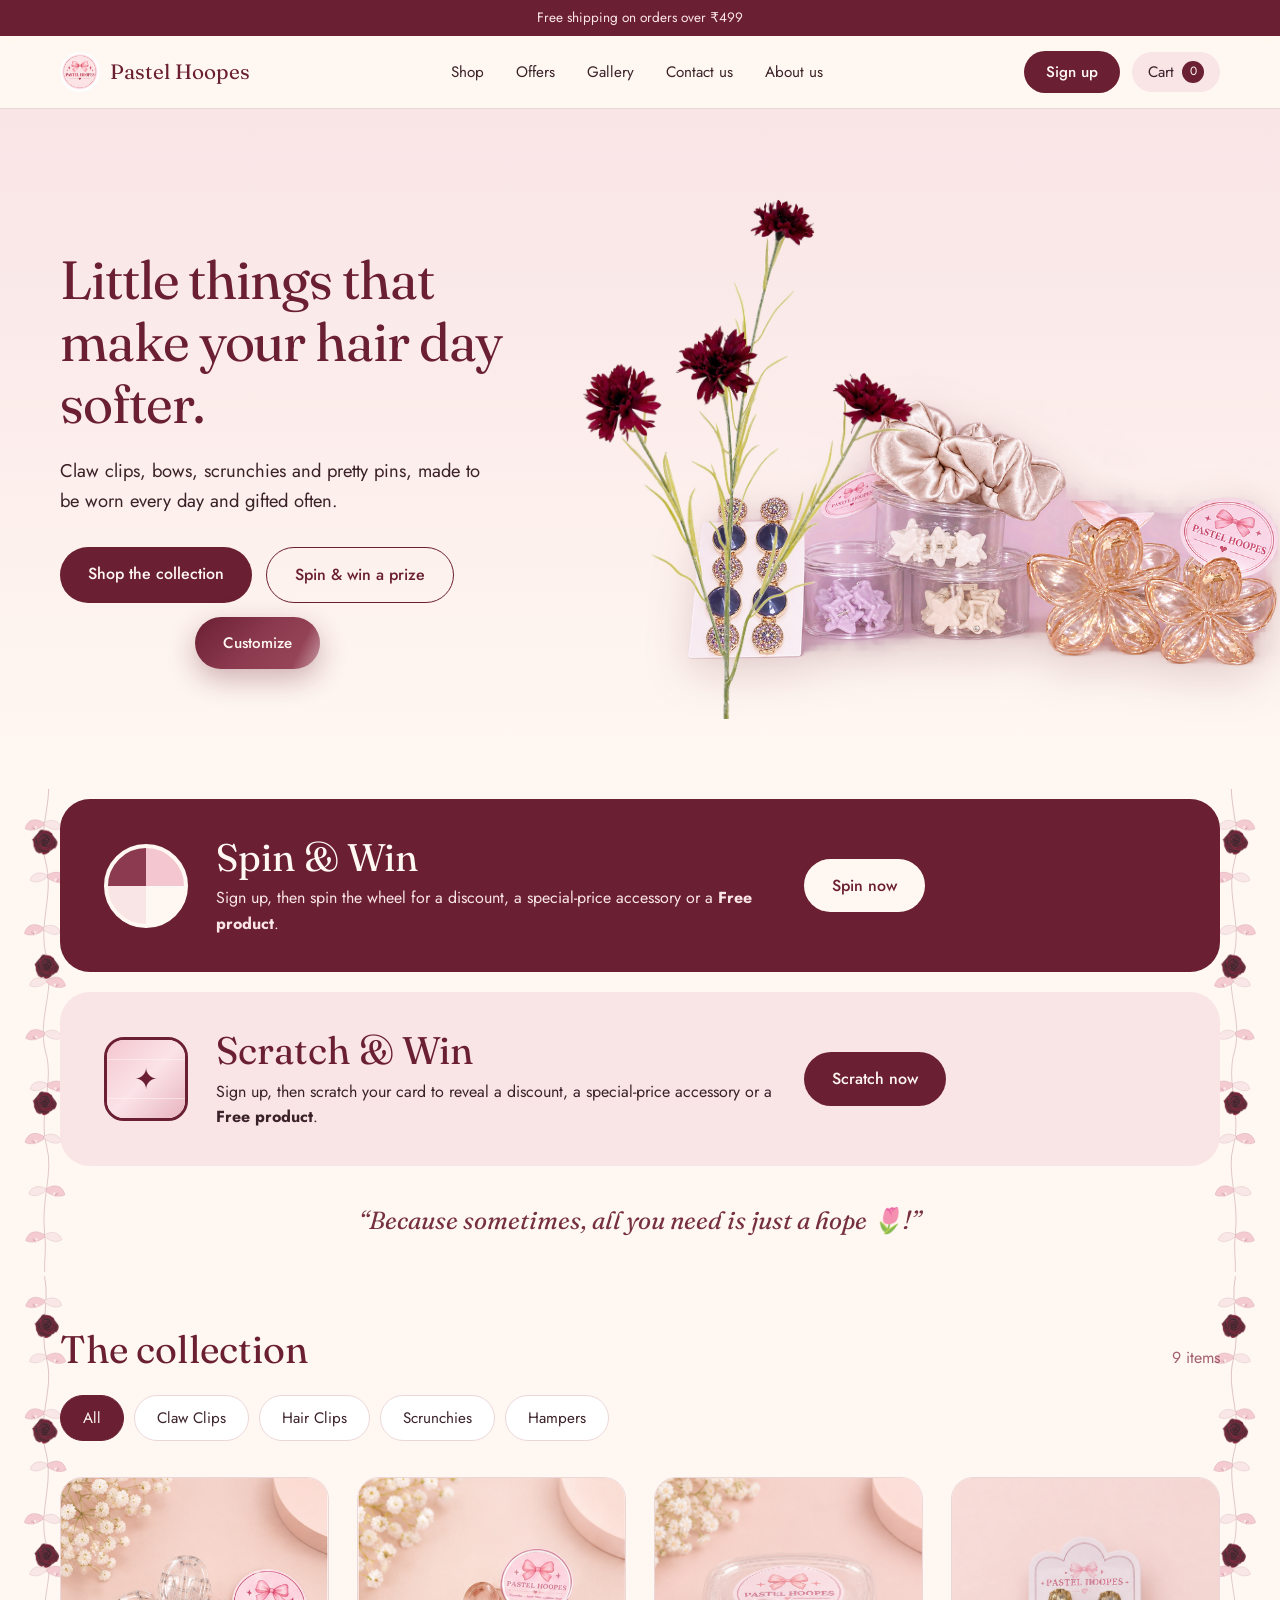
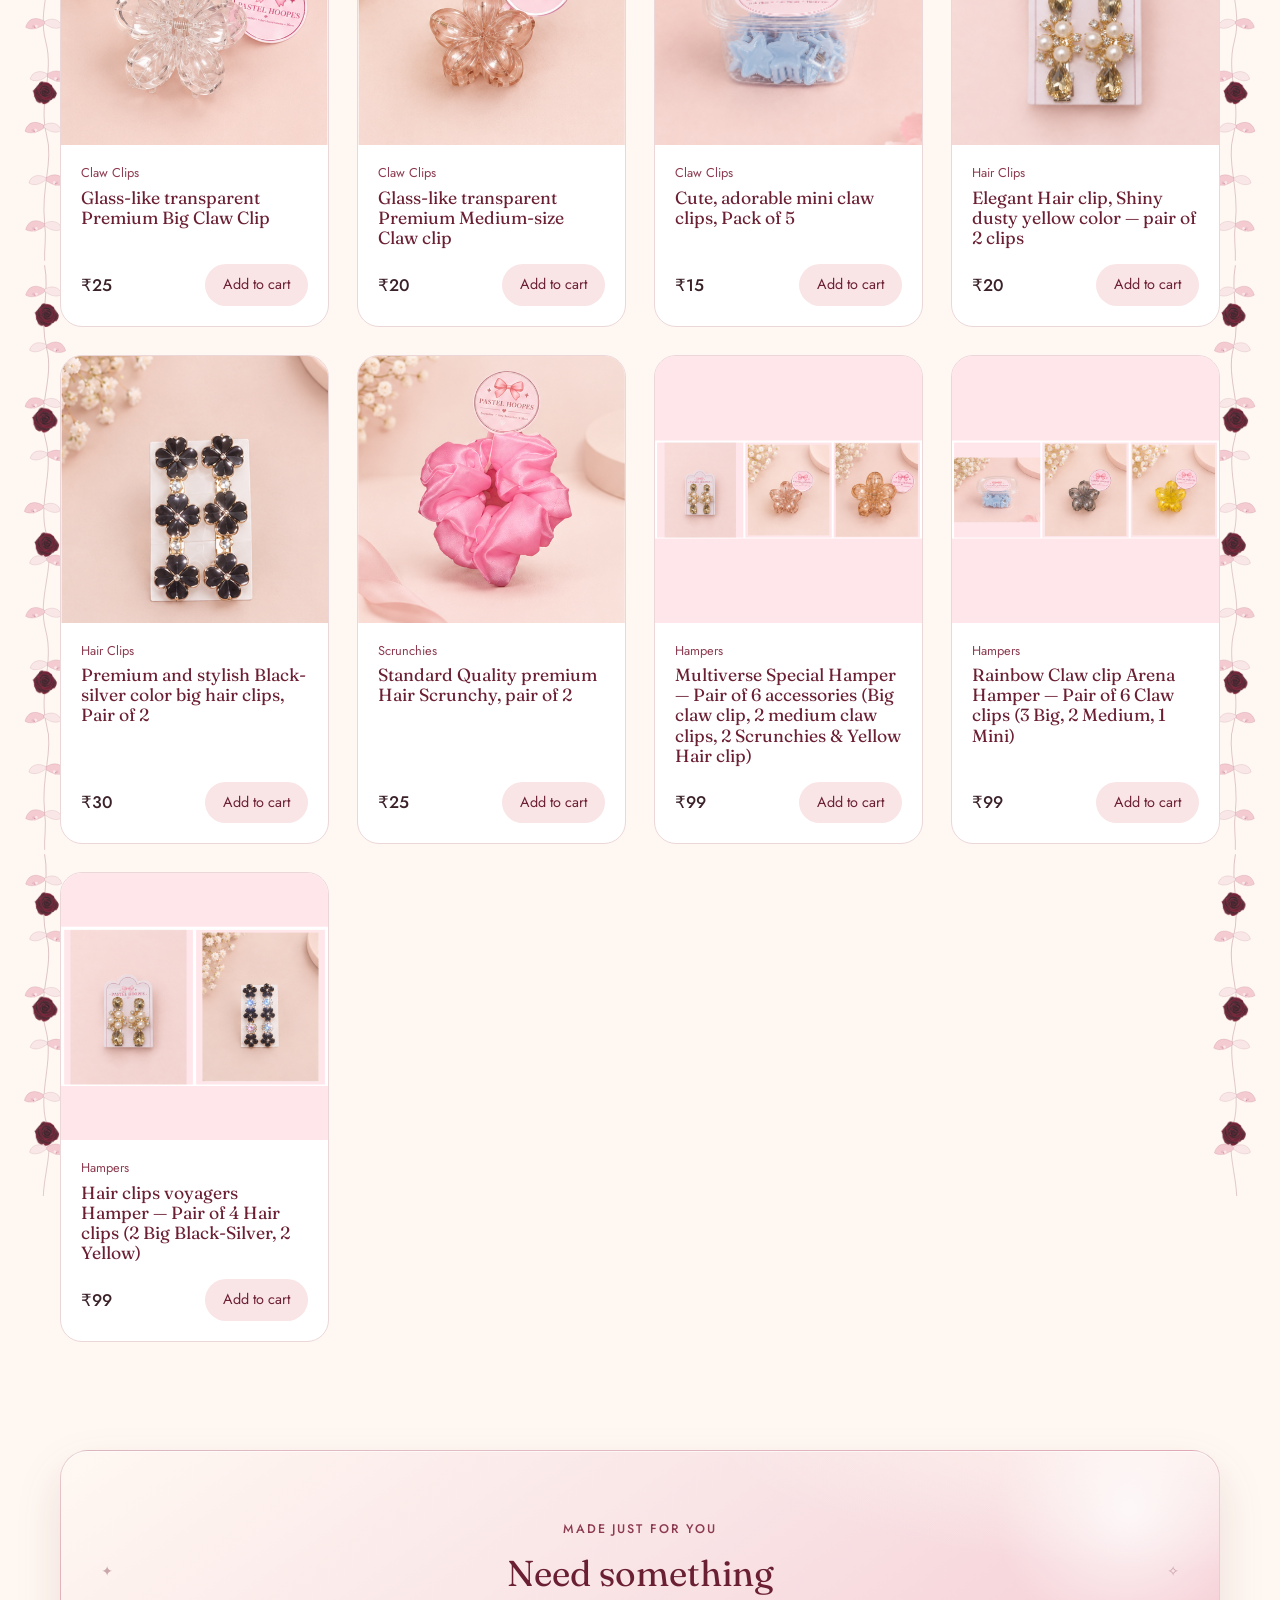
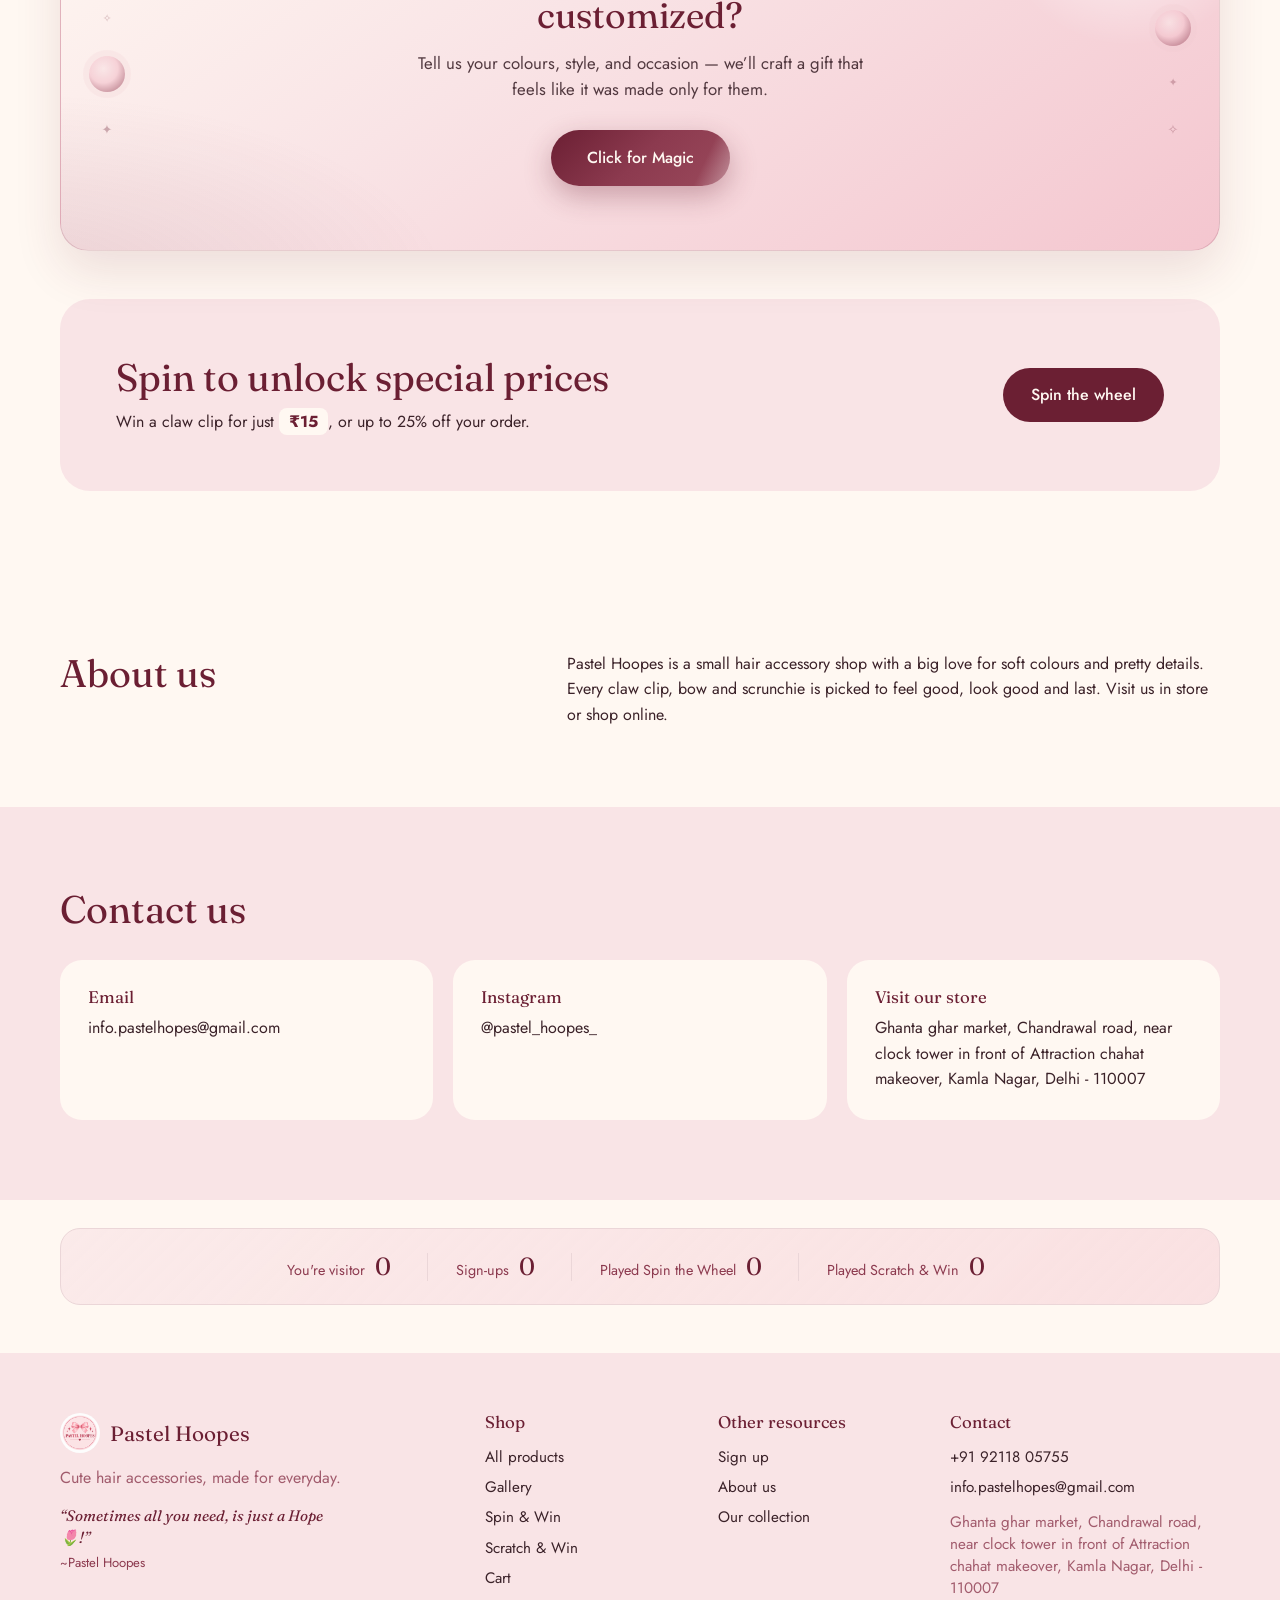
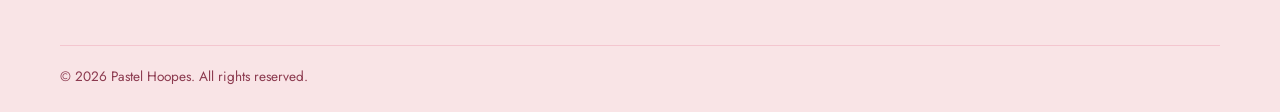
==== commit cd653541: "Traction count update" ====
--- a/index.html
+++ b/index.html
@@ -195,6 +195,16 @@
       <div class="stat-pill">
         <span class="stat-label">Sign-ups</span>
         <strong class="stat-num" id="stat-signups">—</strong>
+      </div>
+      <div class="stat-divider" aria-hidden="true"></div>
+      <div class="stat-pill">
+        <span class="stat-label">Played Spin the Wheel</span>
+        <strong class="stat-num" id="stat-spins">—</strong>
+      </div>
+      <div class="stat-divider" aria-hidden="true"></div>
+      <div class="stat-pill">
+        <span class="stat-label">Played Scratch &amp; Win</span>
+        <strong class="stat-num" id="stat-scratches">—</strong>
       </div>
     </div>
   </section>
